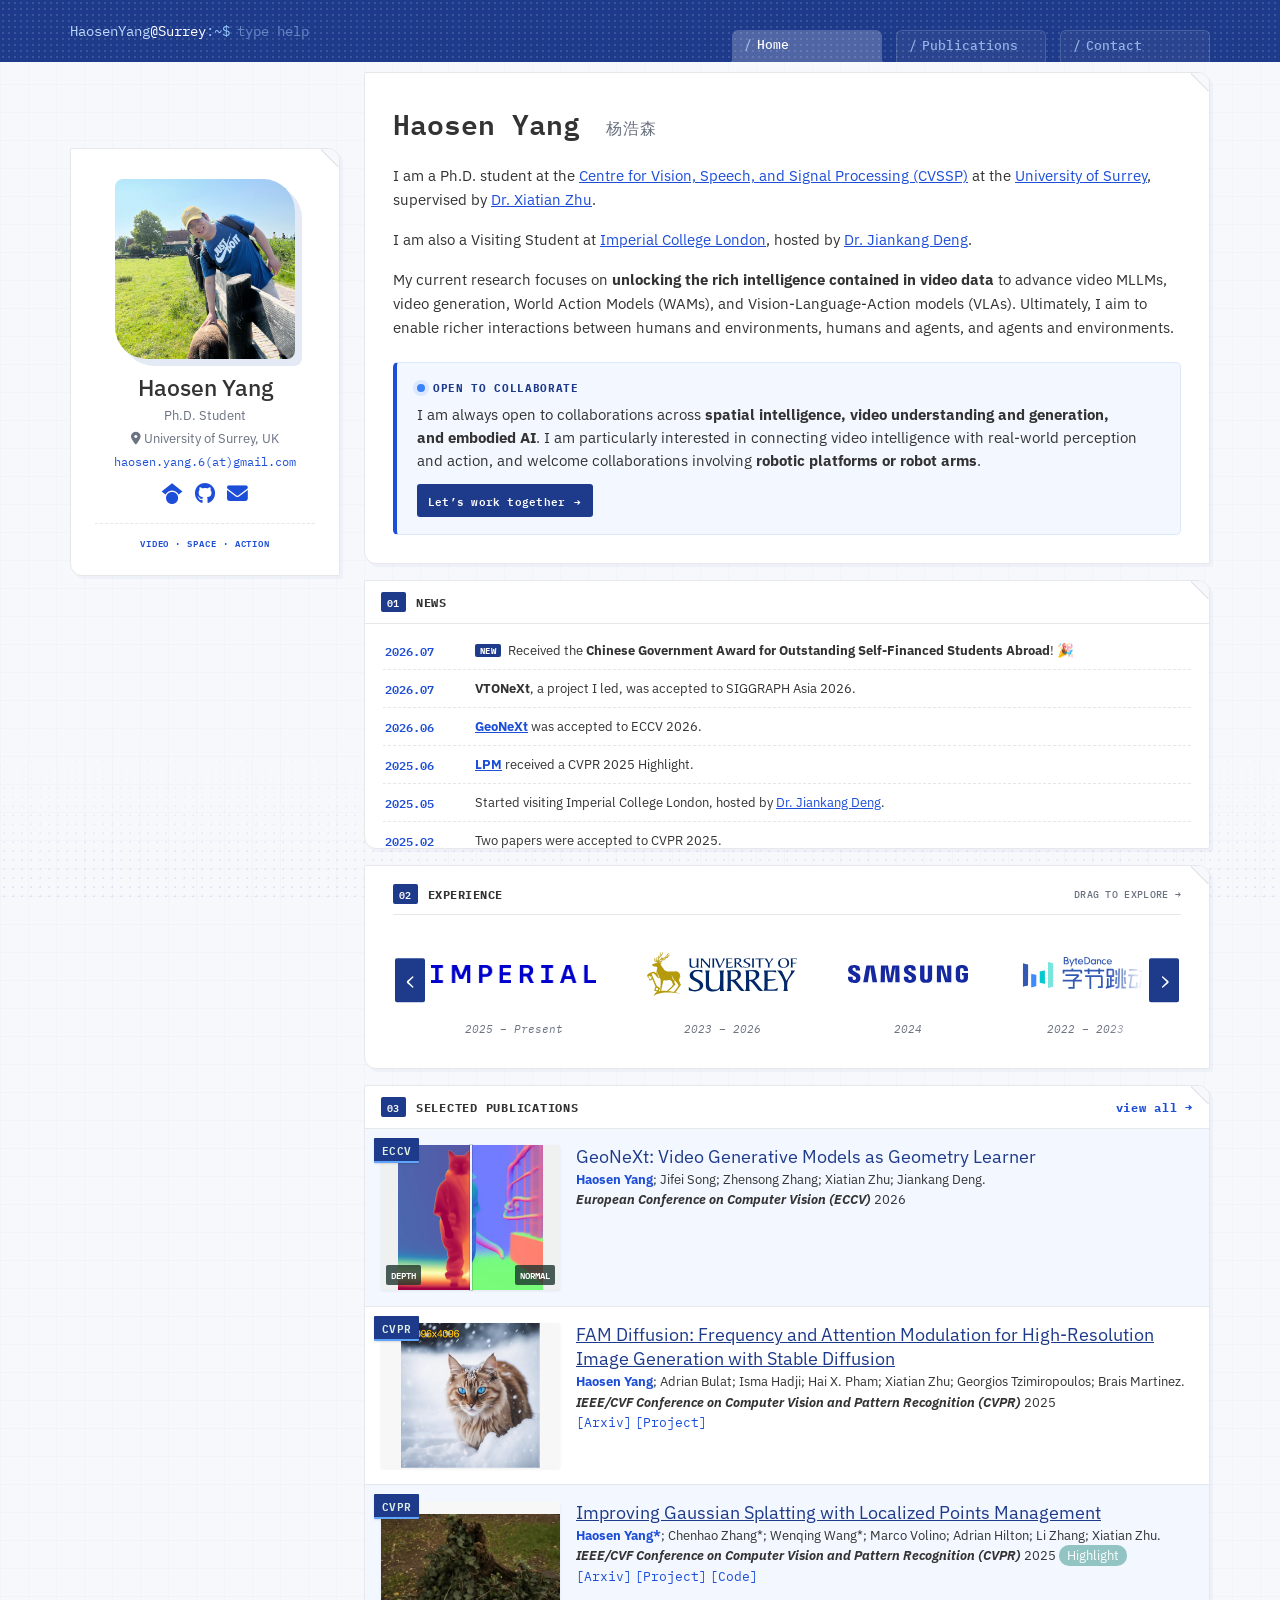
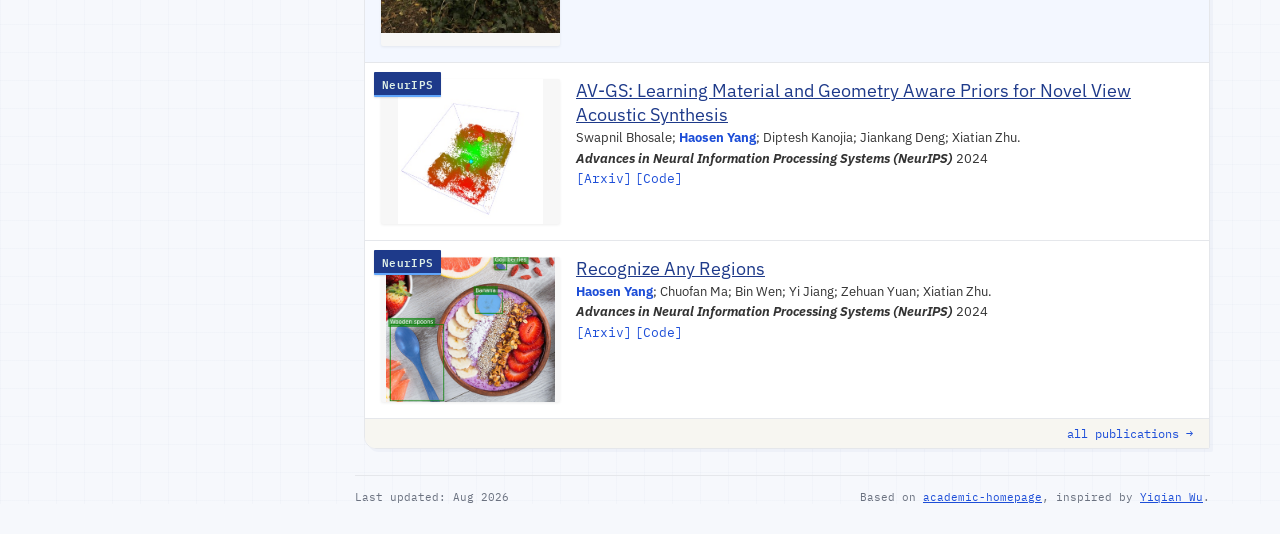
==== index.html @ fc259afc "Fix game player ranking" ====
<!doctype html>
<html lang="en">
<head>
  <meta charset="utf-8">
  <meta name="viewport" content="width=device-width, initial-scale=1">
  <meta name="description" content="Haosen Yang — Human-Centric Spatial Intelligence, 3D/4D Reconstruction, and Generative AI.">
  <title>Haosen Yang</title>
  <link rel="preconnect" href="https://fonts.googleapis.com">
  <link rel="preconnect" href="https://fonts.gstatic.com" crossorigin>
  <link rel="stylesheet" href="https://fonts.googleapis.com/css2?family=IBM+Plex+Mono:wght@300;400;500;600;700&amp;family=IBM+Plex+Sans:wght@300;400;500;600;700&amp;display=swap">
  <link rel="stylesheet" href="https://cdnjs.cloudflare.com/ajax/libs/font-awesome/6.5.1/css/all.min.css">
  <link rel="stylesheet" href="stylesheet.css">
</head>
<body>
  <nav class="navbar">
    <div class="nav-inner">
      <form class="terminal" id="mini-terminal" autocomplete="off">
        <button class="terminal-prompt" type="button" aria-label="Open interactive terminal">HaosenYang<span class="terminal-place">@Surrey</span><span class="terminal-dim">:~$</span></button>
        <input class="terminal-input" id="terminal-input" type="text" aria-label="Terminal command" placeholder="type help" spellcheck="false">
        <div class="terminal-output" id="terminal-output" role="status" aria-live="polite"></div>
      </form>
      <button class="menu-button" type="button" aria-expanded="false" aria-controls="nav-links">menu</button>
      <div class="nav-links" id="nav-links">
        <a class="active" href="#home">Home</a>
        <a href="#publications">Publications</a>
        <a href="mailto:haosen.yang.6@gmail.com">Contact</a>
      </div>
    </div>
  </nav>

  <main class="container" id="home">
    <aside class="sidebar">
      <div class="card profile-card">
        <img class="avatar" src="images/yhs_avatar.jpeg" alt="Portrait of Haosen Yang">
        <h2>Haosen Yang</h2>
        <p class="position">Ph.D. Student</p>
        <p class="location"><i class="fa-solid fa-location-dot"></i> University of Surrey, UK</p>
        <a class="email" href="mailto:haosen.yang.6@gmail.com">haosen.yang.6(at)gmail.com</a>
        <div class="socials" aria-label="Academic profiles">
          <a href="https://scholar.google.com/citations?user=H8uoAdMAAAAJ&amp;hl=en" target="_blank" rel="noreferrer" aria-label="Google Scholar"><i class="fa-brands fa-google-scholar"></i></a>
          <a href="https://github.com/happy-hsy" target="_blank" rel="noreferrer" aria-label="GitHub"><i class="fa-brands fa-github"></i></a>
          <a href="mailto:haosen.yang.6@gmail.com" aria-label="Email"><i class="fa-solid fa-envelope"></i></a>
        </div>
      </div>
    </aside>

    <div class="content">
      <section class="card intro-card">
        <div class="card-body">
          <h1>Haosen Yang <span class="chinese-name">杨浩森</span></h1>
          <div class="bio">
            <p>I am a Ph.D. student at the <a href="https://www.surrey.ac.uk/centre-vision-speech-signal-processing/" target="_blank" rel="noreferrer">Centre for Vision, Speech, and Signal Processing (CVSSP)</a> at the <a href="https://www.surrey.ac.uk/" target="_blank" rel="noreferrer">University of Surrey</a>, supervised by <a href="https://x-up-lab.github.io/" target="_blank" rel="noreferrer">Dr. Xiatian Zhu</a>.</p>
            <p>I am also a Visiting Student at <a href="https://www.imperial.ac.uk/" target="_blank" rel="noreferrer">Imperial College London</a>, hosted by <a href="https://jiankangdeng.github.io/" target="_blank" rel="noreferrer">Dr. Jiankang Deng</a>.</p>
            <p>My current research focuses on <strong>unlocking the rich intelligence contained in video data</strong> to advance video MLLMs, video generation, World Action Models (WAMs), and Vision-Language-Action models (VLAs). Ultimately, I aim to enable richer interactions between humans and environments, humans and agents, and agents and environments.</p>
            <aside class="collaboration-callout">
              <div class="collaboration-label"><span></span> Open to collaborate</div>
              <p>I am always open to collaborations across <strong>spatial intelligence, video understanding and generation, and embodied AI</strong>. I am particularly interested in connecting video intelligence with real-world perception and action, and welcome collaborations involving <strong>robotic platforms or robot arms</strong>.</p>
              <a class="collaboration-button" href="mailto:haosen.yang.6@gmail.com">Let’s work together <span aria-hidden="true">→</span></a>
            </aside>
          </div>
        </div>
      </section>

      <section class="card news-card" aria-labelledby="news-title">
        <h3 class="section-title" id="news-title"><span>01</span> News</h3>
        <div class="news-list" tabindex="0" aria-label="Latest news, scroll for more">
          <div class="news-item latest"><time datetime="2026-07">2026.07</time><p><span class="new-badge">NEW</span> Received the <strong>Chinese Government Award for Outstanding Self-Financed Students Abroad</strong>! 🎉</p></div>
          <div class="news-item"><time datetime="2026-07">2026.07</time><p><strong>VTONeXt</strong>, a project I led, was accepted to SIGGRAPH Asia 2026.</p></div>
          <div class="news-item"><time datetime="2026-06">2026.06</time><p><a href="#geonext"><strong>GeoNeXt</strong></a> was accepted to ECCV 2026.</p></div>
          <div class="news-item"><time datetime="2025-06">2025.06</time><p><a href="https://arxiv.org/abs/2406.04251" target="_blank" rel="noreferrer"><strong>LPM</strong></a> received a CVPR 2025 Highlight.</p></div>
          <div class="news-item"><time datetime="2025-05">2025.05</time><p>Started visiting Imperial College London, hosted by <a href="https://jiankangdeng.github.io/" target="_blank" rel="noreferrer">Dr. Jiankang Deng</a>.</p></div>
          <div class="news-item"><time datetime="2025-02">2025.02</time><p>Two papers were accepted to CVPR 2025.</p></div>
          <div class="news-item"><time datetime="2024-12">2024.12</time><p>One paper was accepted to AAAI 2025.</p></div>
          <div class="news-item"><time datetime="2024-09">2024.09</time><p>Two papers were accepted to NeurIPS 2024.</p></div>
          <div class="news-item"><time datetime="2024-07">2024.07</time><p>Started a research internship at Samsung in Cambridge, UK.</p></div>
        </div>
      </section>

      <section class="card details-card">
        <div class="details-grid">
          <div class="detail-column">
            <div class="experience-heading"><h3><span>02</span> Experience</h3><span>drag to explore →</span></div>
            <div class="logo-carousel">
              <button class="carousel-prev" type="button" aria-label="Previous affiliation">‹</button>
              <div class="logo-strip" aria-label="Affiliations" tabindex="0">
              <figure><a href="https://www.imperial.ac.uk/" target="_blank" rel="noreferrer" title="Imperial College London"><img class="logo-imperial" src="images/badges/imperial.png" alt="Imperial College London"></a><figcaption>2025 – Present</figcaption></figure>
              <figure><span title="University of Surrey"><img class="logo-surrey" src="images/badges/surrey.svg" alt="University of Surrey"></span><figcaption>2023 – 2026</figcaption></figure>
              <figure><span title="Samsung"><img class="logo-samsung" src="images/badges/samsung.svg" alt="Samsung"></span><figcaption>2024</figcaption></figure>
              <figure><span title="ByteDance"><img class="logo-bytedance" src="images/badges/bytedance.svg" alt="ByteDance"></span><figcaption>2022 – 2023</figcaption></figure>
              <figure><span title="Harbin Institute of Technology"><img class="logo-hit" src="images/badges/hit.png" alt="Harbin Institute of Technology"></span><figcaption>2020 – 2022</figcaption></figure>
              <figure><span title="Baidu"><img class="logo-baidu" src="images/badges/baidu.svg" alt="Baidu"></span><figcaption>2021</figcaption></figure>
              <figure><span class="yitu-frame" title="YITU Technology"><img class="logo-yitu" src="images/badges/yitu-nus.png" alt="YITU Technology"></span><figcaption>2021</figcaption></figure>
              </div>
              <button class="carousel-next" type="button" aria-label="Next affiliation">›</button>
            </div>
          </div>
        </div>
      </section>

      <section class="card publications-card" id="publications">
        <h3 class="section-title"><span>03</span> Selected publications <a href="https://scholar.google.com/citations?user=H8uoAdMAAAAJ&amp;hl=en" target="_blank" rel="noreferrer">view all →</a></h3>

        <article class="publication selected" id="geonext">
          <div class="pub-image geonext-cover geonext-compare" style="--split:50%">
            <img class="geonext-depth" src="images/GeoNeXt/depth.png" alt="GeoNeXt depth prediction">
            <div class="geonext-normal-wrap"><img class="geonext-normal" src="images/GeoNeXt/normal.png" alt="GeoNeXt surface normal prediction"></div>
            <div class="compare-divider" aria-hidden="true"></div>
            <small class="modality-label depth-label">Depth</small>
            <small class="modality-label normal-label">Normal</small>
            <span>ECCV</span>
          </div>
          <div class="pub-copy">
            <h4>GeoNeXt: Video Generative Models as Geometry Learner</h4>
            <p class="authors"><strong>Haosen Yang</strong>; Jifei Song; Zhensong Zhang; Xiatian Zhu; Jiankang Deng.</p>
            <p><em><strong>European Conference on Computer Vision (ECCV)</strong></em> 2026</p>
          </div>
        </article>

        <article class="publication">
          <div class="pub-image"><img src="images/snow_cat_4k.png" alt="FAM Diffusion result"><span>CVPR</span></div>
          <div class="pub-copy">
            <h4><a href="https://arxiv.org/abs/2411.18552" target="_blank" rel="noreferrer">FAM Diffusion: Frequency and Attention Modulation for High-Resolution Image Generation with Stable Diffusion</a></h4>
            <p class="authors"><strong>Haosen Yang</strong>; Adrian Bulat; Isma Hadji; Hai X. Pham; Xiatian Zhu; Georgios Tzimiropoulos; Brais Martinez.</p>
            <p><em><strong>IEEE/CVF Conference on Computer Vision and Pattern Recognition (CVPR)</strong></em> 2025</p>
            <p class="pub-links"><a href="https://arxiv.org/abs/2411.18552" target="_blank" rel="noreferrer">[Arxiv]</a> <a href="projects/Famdiffusion/">[Project]</a></p>
          </div>
        </article>

        <article class="publication selected">
          <div class="pub-image depth"><img src="images/stump.png" alt="Gaussian splatting rendering"><img class="hover" src="images/stump_depth.png" alt="Depth map"><span>CVPR</span></div>
          <div class="pub-copy">
            <h4><a href="https://arxiv.org/abs/2406.04251" target="_blank" rel="noreferrer">Improving Gaussian Splatting with Localized Points Management</a></h4>
            <p class="authors"><strong>Haosen Yang*</strong>; Chenhao Zhang*; Wenqing Wang*; Marco Volino; Adrian Hilton; Li Zhang; Xiatian Zhu.</p>
            <p><em><strong>IEEE/CVF Conference on Computer Vision and Pattern Recognition (CVPR)</strong></em> 2025 <mark>Highlight</mark></p>
            <p class="pub-links"><a href="https://arxiv.org/abs/2406.04251" target="_blank" rel="noreferrer">[Arxiv]</a> <a href="projects/LPM/">[Project]</a> <a href="https://github.com/Surrey-UP-Lab/GS-LPM" target="_blank" rel="noreferrer">[Code]</a></p>
          </div>
        </article>

        <article class="publication">
          <div class="pub-image"><img src="images/avgs.jpg" alt="AV-GS overview"><span>NeurIPS</span></div>
          <div class="pub-copy">
            <h4><a href="https://arxiv.org/abs/2406.08920" target="_blank" rel="noreferrer">AV-GS: Learning Material and Geometry Aware Priors for Novel View Acoustic Synthesis</a></h4>
            <p class="authors">Swapnil Bhosale; <strong>Haosen Yang</strong>; Diptesh Kanojia; Jiankang Deng; Xiatian Zhu.</p>
            <p><em><strong>Advances in Neural Information Processing Systems (NeurIPS)</strong></em> 2024</p>
            <p class="pub-links"><a href="https://arxiv.org/abs/2406.08920" target="_blank" rel="noreferrer">[Arxiv]</a> <a href="https://github.com/Surrey-UP-Lab/AV-GS/" target="_blank" rel="noreferrer">[Code]</a></p>
          </div>
        </article>

        <article class="publication last">
          <div class="pub-image"><img src="images/regionspot.png" alt="Recognize Any Regions overview"><span>NeurIPS</span></div>
          <div class="pub-copy">
            <h4><a href="https://arxiv.org/abs/2311.01373" target="_blank" rel="noreferrer">Recognize Any Regions</a></h4>
            <p class="authors"><strong>Haosen Yang</strong>; Chuofan Ma; Bin Wen; Yi Jiang; Zehuan Yuan; Xiatian Zhu.</p>
            <p><em><strong>Advances in Neural Information Processing Systems (NeurIPS)</strong></em> 2024</p>
            <p class="pub-links"><a href="https://arxiv.org/abs/2311.01373" target="_blank" rel="noreferrer">[Arxiv]</a> <a href="https://github.com/Surrey-UP-Lab/RegionSpot/" target="_blank" rel="noreferrer">[Code]</a></p>
          </div>
        </article>
        <div class="all-publications"><a href="https://scholar.google.com/citations?user=H8uoAdMAAAAJ&amp;hl=en" target="_blank" rel="noreferrer">all publications →</a></div>
      </section>
    </div>
  </main>

  <footer><div>Last updated: Aug 2026</div><div>Based on <a href="https://github.com/luost26/academic-homepage" target="_blank" rel="noreferrer">academic-homepage</a>, inspired by <a href="https://onethousandwu.com/" target="_blank" rel="noreferrer">Yiqian Wu</a>.</div></footer>
  <script>
    const button = document.querySelector('.menu-button');
    const links = document.querySelector('.nav-links');
    button.addEventListener('click', () => { const open = links.classList.toggle('open'); button.setAttribute('aria-expanded', open); });

    const terminal = document.querySelector('#mini-terminal');
    const terminalInput = document.querySelector('#terminal-input');
    const terminalOutput = document.querySelector('#terminal-output');
    const terminalPrompt = document.querySelector('.terminal-prompt');
    const terminalCommands = {
      help: '<strong>available commands</strong><br>about · research · papers · news · contact · whoami · <strong>climb</strong> · <strong>world</strong> · clear',
      about: 'Ph.D. student exploring intelligence hidden in video.',
      research: 'video MLLMs · generation · WAMs · VLAs',
      whoami: 'visitor, collaborator, or future co-author? 👀',
      contact: 'Opening email…'
    };
    let gameTimer;
    const showTerminalOutput = (html) => {
      terminalOutput.innerHTML = html;
      terminalOutput.classList.add('show');
    };
    const recordSummit = async (hint) => {
      const storageKey = 'haosen-climbing-summit-rank';
      try {
        const savedRank = window.localStorage.getItem(storageKey);
        if (savedRank) {
          hint.innerHTML = `Summit reached — you are climber <strong>#${savedRank}</strong>! 🏔️`;
          return;
        }
        hint.textContent = 'Summit reached — registering your ascent…';
        const response = await fetch('https://counterapi.com/api/happy-hsy.github.io/climbingSummit/homepage?unique=true');
        if (!response.ok) throw new Error('counter unavailable');
        const result = await response.json();
        const rank = Number(result.value);
        if (!Number.isFinite(rank)) throw new Error('invalid counter');
        window.localStorage.setItem(storageKey, String(rank));
        hint.innerHTML = `Summit reached — you are climber <strong>#${rank}</strong>! 🏔️`;
      } catch (error) {
        hint.innerHTML = 'Summit reached! You made it to the top. 🏔️';
      }
    };
    const registerGamePlayer = async (game, node) => {
      const storageKey = `haosen-${game}-player-rank`;
      const noun = game === 'climb' ? 'climber' : 'agent';
      try {
        const savedRank = window.localStorage.getItem(storageKey);
        if (savedRank && Number(savedRank) > 0) { node.innerHTML = `You are ${noun} <strong>#${savedRank}</strong> to play`; return; }
        if (savedRank) window.localStorage.removeItem(storageKey);
        node.textContent = 'registering player…';
        const response = await fetch(`https://counterapi.com/api/happy-hsy.github.io/gameStarted/${game}`);
        if (!response.ok) throw new Error('counter unavailable');
        const result = await response.json();
        const rank = Math.max(1, Number(result.value));
        if (!Number.isFinite(rank)) throw new Error('invalid counter');
        window.localStorage.setItem(storageKey, String(rank));
        node.innerHTML = `You are ${noun} <strong>#${rank}</strong> to play`;
      } catch (error) {
        node.textContent = game === 'climb' ? 'climbing session' : 'world-model session';
      }
    };
    const startClimbingGame = () => {
      window.clearInterval(gameTimer);
      showTerminalOutput('<div class="game-head"><strong>summit.exe · skill</strong><span><b id="game-height">0</b>m · <b id="game-time">45</b>s</span><button class="game-expand" type="button" aria-label="Enlarge game" title="Enlarge game">⛶</button></div><div class="game-player-rank">registering player…</div><div class="health-row"><span>HP</span><div class="health-track"><i id="health-fill"></i></div><b id="health-value">100</b></div><canvas class="climb-canvas" width="310" height="220" tabindex="0" aria-label="Climbing game"></canvas><div class="climb-controls"><button type="button" data-move="left">←</button><button class="jump-button" type="button" data-move="jump">JUMP</button><button type="button" data-move="right">→</button></div><div class="game-hint">Move: ← → / A D · Jump: Space</div>');
      registerGamePlayer('climb', terminalOutput.querySelector('.game-player-rank'));
      const canvas = terminalOutput.querySelector('.climb-canvas');
      const context = canvas.getContext('2d');
      const heightNode = terminalOutput.querySelector('#game-height');
      const healthFill = terminalOutput.querySelector('#health-fill');
      const healthValue = terminalOutput.querySelector('#health-value');
      const timeNode = terminalOutput.querySelector('#game-time');
      const hint = terminalOutput.querySelector('.game-hint');
      const controls = { left: false, right: false };
      const player = { x: 145, y: 185, previousY: 185, vx: 0, vy: 0, width: 14, height: 20, grounded: true };
      const platforms = [{ x: 108, y: 205, width: 92, kind: 'safe', broken: false }];
      let previousX = 126;
      for (let i = 1; i < 12; i += 1) {
        previousX = Math.max(14, Math.min(248, previousX + (Math.random() * 150 - 75)));
        platforms.push({ x: previousX, y: 205 - i * 46, width: i === 11 ? 54 : 36 + Math.random() * 13, kind: i % 3 === 0 ? 'fragile' : i % 2 === 0 ? 'moving' : 'safe', broken: false, phase: Math.random() * 6 });
      }
      const lasers = [{ y: platforms[4].y - 23, phase: .2 }, { y: platforms[9].y - 22, phase: 2.7 }];
      let cameraY = 0;
      let health = 100;
      let highest = 0;
      let checkpoint = platforms[0];
      let currentPlatform = platforms[0];
      let ended = false;
      let invincibleUntil = 0;
      const startTime = performance.now();
      const platformX = (platform, now) => platform.x + (platform.kind === 'moving' ? Math.sin(now / 390 + platform.phase) * 31 : 0);
      const laserState = (laser, now) => ({ y: laser.y, gapX: 28 + (Math.sin(now / 720 + laser.phase) + 1) * 95, gapWidth: 76, active: Math.sin(now / 560 + laser.phase) > .38 });
      const finish = (won) => {
        if (ended) return;
        ended = true;
        window.clearInterval(gameTimer);
        controls.left = false;
        controls.right = false;
        if (won) recordSummit(hint);
        else hint.innerHTML = `Out of grip! Reached ${highest * 5}m. Type <strong>play</strong> to retry.`;
      };
      const jump = () => { if (player.grounded && !ended) { player.grounded = false; player.vy = -6.65; hint.textContent = 'Commit to the move!'; } };
      const setMove = (direction, active) => { if (direction === 'jump') { if (active) jump(); } else controls[direction] = active; canvas.focus({ preventScroll: true }); };
      const takeDamage = (damage, message, now) => {
        if (now < invincibleUntil || ended) return;
        health = Math.max(0, health - damage);
        healthFill.style.width = `${health}%`;
        healthFill.classList.toggle('danger', health <= 35);
        healthValue.textContent = health;
        if (health <= 0) { finish(false); return; }
        invincibleUntil = now + 1450;
        player.x = platformX(checkpoint, now) + checkpoint.width / 2 - 7;
        player.y = checkpoint.y - player.height; player.vx = 0; player.vy = 0; player.grounded = true; currentPlatform = checkpoint;
        hint.textContent = `${message} −${damage} HP`;
      };
      const keyMove = (event, active) => {
        if (!terminalOutput.classList.contains('show') || ended) return;
        if (event.key === 'ArrowLeft' || event.key.toLowerCase() === 'a') { event.preventDefault(); setMove('left', active); }
        if (event.key === 'ArrowRight' || event.key.toLowerCase() === 'd') { event.preventDefault(); setMove('right', active); }
        if ((event.code === 'Space' || event.key === 'ArrowUp' || event.key.toLowerCase() === 'w') && active && !event.repeat) { event.preventDefault(); jump(); }
      };
      canvas.addEventListener('keydown', (event) => keyMove(event, true));
      canvas.addEventListener('keyup', (event) => keyMove(event, false));
      terminalOutput.querySelectorAll('[data-move]').forEach((control) => {
        const direction = control.dataset.move;
        control.addEventListener('pointerdown', (event) => { event.preventDefault(); setMove(direction, true); });
        ['pointerup', 'pointercancel', 'pointerleave'].forEach((name) => control.addEventListener(name, () => setMove(direction, false)));
      });
      terminalOutput.querySelector('.game-expand').addEventListener('click', (event) => {
        event.stopPropagation();
        const expanded = terminalOutput.classList.toggle('game-expanded');
        event.currentTarget.textContent = expanded ? '✕' : '⛶';
        event.currentTarget.setAttribute('aria-label', expanded ? 'Restore game size' : 'Enlarge game');
        canvas.focus({ preventScroll: true });
      });
      canvas.focus({ preventScroll: true });
      const draw = (now) => {
        context.clearRect(0, 0, canvas.width, canvas.height);
        const sky = context.createLinearGradient(0, 0, 0, canvas.height);
        sky.addColorStop(0, '#081944'); sky.addColorStop(1, '#173577');
        context.fillStyle = sky; context.fillRect(0, 0, canvas.width, canvas.height);
        context.fillStyle = 'rgba(191,219,254,.12)';
        for (let i = 0; i < 22; i += 1) context.fillRect((i * 67) % 310, ((i * 41) - cameraY * .25) % 220, 2, 2);
        if (highest >= 4) {
          const windDirection = Math.sin(now / 780);
          context.strokeStyle = 'rgba(191,219,254,.42)'; context.lineWidth = 1.5;
          for (let i = 0; i < 5; i += 1) {
            const windX = ((now * (windDirection >= 0 ? .09 : -.09) + i * 79) % 390 + 390) % 390 - 40;
            const windY = 32 + i * 37;
            context.beginPath(); context.moveTo(windX, windY); context.lineTo(windX + (windDirection >= 0 ? 28 : -28), windY); context.stroke();
          }
          context.fillStyle = 'rgba(191,219,254,.75)'; context.font = '11px monospace'; context.fillText(windDirection >= 0 ? 'wind →' : '← wind', windDirection >= 0 ? 251 : 8, 16);
        }
        platforms.forEach((platform, index) => {
          if (platform.broken) return;
          const x = platformX(platform, now);
          const y = platform.y - cameraY;
          if (y < -15 || y > 235) return;
          context.fillStyle = platform.kind === 'fragile' ? '#f472b6' : platform.kind === 'moving' ? '#fbbf24' : '#60a5fa';
          context.beginPath(); context.roundRect(x, y, platform.width, 9, 4); context.fill();
          context.fillStyle = 'rgba(255,255,255,.55)'; context.fillRect(x + 5, y + 2, platform.width - 10, 2);
          if (index === 11) { context.fillStyle = '#fde68a'; context.font = '18px sans-serif'; context.fillText('⚑', x + platform.width / 2 - 7, y - 7); }
        });
        lasers.forEach((laser) => {
          const state = laserState(laser, now);
          if (!state.active) return;
          const y = state.y - cameraY;
          if (y < -12 || y > 232) return;
          context.fillStyle = 'rgba(251,113,133,.16)'; context.fillRect(0, y - 3, state.gapX, 10); context.fillRect(state.gapX + state.gapWidth, y - 3, canvas.width, 10);
          context.fillStyle = '#fb7185'; context.fillRect(0, y, state.gapX, 3); context.fillRect(state.gapX + state.gapWidth, y, canvas.width, 3);
          context.fillStyle = '#86efac'; context.fillRect(state.gapX, y + 1, state.gapWidth, 1);
        });
        const screenY = player.y - cameraY;
        context.globalAlpha = now < invincibleUntil && Math.floor(now / 90) % 2 ? .25 : 1;
        context.fillStyle = '#eaf2ff'; context.beginPath(); context.arc(player.x + 7, screenY + 5, 5, 0, Math.PI * 2); context.fill();
        context.strokeStyle = '#bfdbfe'; context.lineWidth = 3; context.beginPath(); context.moveTo(player.x + 7, screenY + 10); context.lineTo(player.x + 7, screenY + 18); context.moveTo(player.x + 7, screenY + 12); context.lineTo(player.x + 1, screenY + 16); context.moveTo(player.x + 7, screenY + 12); context.lineTo(player.x + 13, screenY + 16); context.stroke();
        context.globalAlpha = 1;
      };
      gameTimer = window.setInterval(() => {
        if (ended) return;
        const now = performance.now();
        const remaining = Math.max(0, 45 - Math.floor((now - startTime) / 1000));
        timeNode.textContent = remaining;
        if (remaining <= 0) { finish(false); return; }
        player.previousY = player.y;
        if (controls.left) player.vx -= .2;
        if (controls.right) player.vx += .2;
        const wind = highest >= 4 ? Math.sin(now / 780) * (.035 + highest * .006) : 0;
        player.vx += wind;
        player.vx *= .88; player.vx = Math.max(-2.3, Math.min(2.3, player.vx));
        if (player.grounded && currentPlatform) {
          const supportX = platformX(currentPlatform, now);
          player.y = currentPlatform.y - player.height;
          if (player.x + player.width < supportX || player.x > supportX + currentPlatform.width) { player.grounded = false; player.vy = .4; }
        }
        if (!player.grounded) player.vy += .24;
        player.x += player.vx; player.y += player.vy;
        player.x = Math.max(0, Math.min(canvas.width - player.width, player.x));
        if (now >= invincibleUntil) lasers.forEach((laser) => {
          const state = laserState(laser, now);
          if (!state.active) return;
          const padding = 3;
          const insideGap = player.x + padding >= state.gapX && player.x + player.width - padding <= state.gapX + state.gapWidth;
          const crossesBeam = player.y + player.height - padding > state.y && player.y + padding < state.y + 4;
          if (!insideGap && crossesBeam) takeDamage(25, 'Zapped! Wait or aim for the green gap.', now);
        });
        if (!player.grounded && player.vy > 0) {
          platforms.forEach((platform, index) => {
            if (platform.broken) return;
            const x = platformX(platform, now);
            const previousBottom = player.previousY + player.height;
            const bottom = player.y + player.height;
            if (previousBottom <= platform.y && bottom >= platform.y && player.x + player.width > x && player.x < x + platform.width) {
              player.y = platform.y - player.height; player.vy = 0; player.grounded = true; currentPlatform = platform;
              if (platform.kind !== 'fragile') checkpoint = platform;
              if (index > highest) { highest = index; heightNode.textContent = index * 5; }
              if (platform.kind === 'fragile') window.setTimeout(() => { platform.broken = true; if (currentPlatform === platform) { player.grounded = false; player.vy = .6; } }, 320);
              if (index === 11) finish(true);
            }
          });
        }
        if (player.y - cameraY < 82) cameraY = player.y - 82;
        if (player.y > cameraY + canvas.height + 35) {
          takeDamage(18, 'Saved by the rope — two hands on!', now);
        }
        draw(now);
      }, 1000 / 60);
    };
    const startWorldGame = () => {
      window.clearInterval(gameTimer);
      showTerminalOutput('<div class="game-head"><strong>world_model.exe</strong><span><b id="world-score">0</b> pts · <b id="world-combo">x1</b> · <b id="world-time">30</b>s</span><button class="game-expand" type="button" aria-label="Enlarge game">⛶</button></div><div class="game-player-rank">registering player…</div><div class="health-row"><span>HP</span><div class="health-track"><i id="health-fill"></i></div><b id="health-value">100</b></div><canvas class="climb-canvas world-canvas" width="310" height="220" tabindex="0" aria-label="World model shooting game"></canvas><div class="conference-stats"><span>CVPR <b data-conf="CVPR">0</b></span><span>ICCV <b data-conf="ICCV">0</b></span><span>ECCV <b data-conf="ECCV">0</b></span><span>NeurIPS <b data-conf="NeurIPS">0</b></span><span>ICLR <b data-conf="ICLR">0</b></span><span>ICML <b data-conf="ICML">0</b></span></div><div class="climb-controls"><button type="button" data-move="left">←</button><button class="jump-button" type="button" data-move="fire">FIRE</button><button type="button" data-move="right">→</button></div><div class="game-hint">Move: A D / ← → · Fire: Space</div>');
      registerGamePlayer('world', terminalOutput.querySelector('.game-player-rank'));
      const canvas = terminalOutput.querySelector('.world-canvas');
      const context = canvas.getContext('2d');
      const scoreNode = terminalOutput.querySelector('#world-score');
      const comboNode = terminalOutput.querySelector('#world-combo');
      const timeNode = terminalOutput.querySelector('#world-time');
      const healthFill = terminalOutput.querySelector('#health-fill');
      const healthValue = terminalOutput.querySelector('#health-value');
      const hint = terminalOutput.querySelector('.game-hint');
      const player = { x: 138, y: 194, width: 34, height: 13, vx: 0 };
      const controls = { left: false, right: false };
      const bullets = [];
      const targets = [];
      const labels = ['CVPR', 'ICCV', 'ECCV', 'NeurIPS', 'ICLR', 'ICML'];
      const conferenceHits = Object.fromEntries(labels.map((label) => [label, 0]));
      let score = 0, combo = 1, health = 100, lastSpawn = 0, lastShot = 0, ended = false;
      const startTime = performance.now();
      const fire = () => {
        const now = performance.now();
        if (ended || now - lastShot < 190) return;
        lastShot = now;
        bullets.push({ x: player.x + player.width / 2 - 2, y: player.y - 7, width: 4, height: 10 });
      };
      const setControl = (direction, active) => { if (direction === 'fire') { if (active) fire(); } else controls[direction] = active; canvas.focus({ preventScroll: true }); };
      canvas.addEventListener('keydown', (event) => {
        if (event.key === 'ArrowLeft' || event.key.toLowerCase() === 'a') { event.preventDefault(); controls.left = true; }
        if (event.key === 'ArrowRight' || event.key.toLowerCase() === 'd') { event.preventDefault(); controls.right = true; }
        if (event.code === 'Space' && !event.repeat) { event.preventDefault(); fire(); }
      });
      canvas.addEventListener('keyup', (event) => {
        if (event.key === 'ArrowLeft' || event.key.toLowerCase() === 'a') controls.left = false;
        if (event.key === 'ArrowRight' || event.key.toLowerCase() === 'd') controls.right = false;
      });
      terminalOutput.querySelectorAll('[data-move]').forEach((control) => {
        const direction = control.dataset.move;
        control.addEventListener('pointerdown', (event) => { event.preventDefault(); setControl(direction, true); });
        ['pointerup', 'pointercancel', 'pointerleave'].forEach((name) => control.addEventListener(name, () => setControl(direction, false)));
      });
      terminalOutput.querySelector('.game-expand').addEventListener('click', (event) => {
        event.stopPropagation(); const expanded = terminalOutput.classList.toggle('game-expanded'); event.currentTarget.textContent = expanded ? '✕' : '⛶'; canvas.focus({ preventScroll: true });
      });
      canvas.focus({ preventScroll: true });
      gameTimer = window.setInterval(() => {
        if (ended) return;
        const now = performance.now();
        const remaining = Math.max(0, 30 - Math.floor((now - startTime) / 1000));
        timeNode.textContent = remaining;
        if (remaining <= 0 || health <= 0) { ended = true; window.clearInterval(gameTimer); hint.innerHTML = `Final: CVPR ${conferenceHits.CVPR} · ICCV ${conferenceHits.ICCV} · ECCV ${conferenceHits.ECCV} · NeurIPS ${conferenceHits.NeurIPS} · ICLR ${conferenceHits.ICLR} · ICML ${conferenceHits.ICML}`; return; }
        if (now - lastSpawn > Math.max(390, 820 - score * 2)) {
          lastSpawn = now;
          targets.push({ x: 12 + Math.random() * 246, y: -18, width: 46, height: 18, speed: 1 + Math.random() * .75, label: labels[Math.floor(Math.random() * labels.length)], phase: Math.random() * 6 });
        }
        if (controls.left) player.vx -= .3; if (controls.right) player.vx += .3;
        player.vx *= .86; player.vx = Math.max(-3.1, Math.min(3.1, player.vx)); player.x = Math.max(0, Math.min(310 - player.width, player.x + player.vx));
        bullets.forEach((bullet) => { bullet.y -= 5.4; });
        targets.forEach((target) => { target.y += target.speed; target.x += Math.sin(now / 420 + target.phase) * .35; });
        for (let i = targets.length - 1; i >= 0; i -= 1) {
          const target = targets[i];
          let hit = false;
          for (let j = bullets.length - 1; j >= 0; j -= 1) {
            const bullet = bullets[j];
            if (bullet.x < target.x + target.width && bullet.x + bullet.width > target.x && bullet.y < target.y + target.height && bullet.y + bullet.height > target.y) {
              bullets.splice(j, 1); targets.splice(i, 1); score += 10 * combo; combo = Math.min(5, combo + 1); conferenceHits[target.label] += 1; terminalOutput.querySelector(`[data-conf="${target.label}"]`).textContent = conferenceHits[target.label]; hit = true; break;
            }
          }
          if (!hit && target.y > 220) { targets.splice(i, 1); health = Math.max(0, health - 15); combo = 1; }
        }
        for (let i = bullets.length - 1; i >= 0; i -= 1) if (bullets[i].y < -12) bullets.splice(i, 1);
        scoreNode.textContent = score; comboNode.textContent = `x${combo}`; healthValue.textContent = health; healthFill.style.width = `${health}%`; healthFill.classList.toggle('danger', health <= 35);
        context.fillStyle = '#071638'; context.fillRect(0, 0, 310, 220);
        context.strokeStyle = 'rgba(96,165,250,.1)'; context.lineWidth = 1;
        for (let x = 0; x < 310; x += 20) { context.beginPath(); context.moveTo(x, 0); context.lineTo(x, 220); context.stroke(); }
        for (let y = 0; y < 220; y += 20) { context.beginPath(); context.moveTo(0, y); context.lineTo(310, y); context.stroke(); }
        targets.forEach((target) => { context.fillStyle = '#1d4ed8'; context.fillRect(target.x, target.y, target.width, target.height); context.strokeStyle = '#93c5fd'; context.strokeRect(target.x, target.y, target.width, target.height); context.fillStyle = '#fff'; context.font = '8px monospace'; context.textAlign = 'center'; context.fillText(target.label, target.x + target.width / 2, target.y + 12); });
        context.fillStyle = '#fbbf24'; bullets.forEach((bullet) => context.fillRect(bullet.x, bullet.y, bullet.width, bullet.height));
        context.fillStyle = '#60a5fa'; context.beginPath(); context.moveTo(player.x, player.y + player.height); context.lineTo(player.x + player.width / 2, player.y); context.lineTo(player.x + player.width, player.y + player.height); context.closePath(); context.fill();
        context.fillStyle = '#bfdbfe'; context.fillRect(player.x + player.width / 2 - 2, player.y - 4, 4, 8);
      }, 1000 / 60);
    };
    terminalPrompt.addEventListener('click', () => terminalInput.focus());
    terminal.addEventListener('submit', (event) => {
      event.preventDefault();
      const command = terminalInput.value.trim().toLowerCase();
      terminalInput.value = '';
      if (!command) return;
      window.clearInterval(gameTimer);
      if (command === 'clear') { window.clearInterval(gameTimer); terminalOutput.classList.remove('show'); return; }
      if (command === 'play' || command === 'game' || command === 'climb') {
        startClimbingGame();
      } else if (command === 'world' || command === 'shoot') {
        startWorldGame();
      } else if (command === 'coffee') {
        showTerminalOutput('☕ compiling ideas…<br><span class="terminal-secret">done: one paper idea generated.</span>');
      } else if (command === 'sudo hire haosen' || command === 'sudo hire me') {
        showTerminalOutput('permission granted ✓<br><a class="terminal-email-link" href="mailto:haosen.yang.6@gmail.com">send collaboration request →</a>');
      } else if (command === 'papers' || command === 'publications') {
        showTerminalOutput('✓ jumping to selected publications');
        document.querySelector('#publications').scrollIntoView({ behavior: 'smooth' });
      } else if (command === 'news') {
        showTerminalOutput('✓ loading latest updates');
        document.querySelector('.news-card').scrollIntoView({ behavior: 'smooth' });
      } else if (command === 'contact' || command === 'email') {
        showTerminalOutput(terminalCommands.contact);
        window.setTimeout(() => { window.location.href = 'mailto:haosen.yang.6@gmail.com'; }, 350);
      } else if (terminalCommands[command]) {
        showTerminalOutput(terminalCommands[command]);
      } else {
        showTerminalOutput(`command not found: <strong>${command.replace(/[<>&"']/g, '')}</strong><br>type <strong>help</strong> to explore`);
      }
    });
    document.addEventListener('click', (event) => {
      if (!terminal.contains(event.target)) terminalOutput.classList.remove('show');
    });

    const carousel = document.querySelector('.logo-strip');
    const scrollCarousel = (direction) => {
      const item = carousel.querySelector('figure');
      carousel.scrollBy({ left: direction * (item.offsetWidth + 36), behavior: 'smooth' });
    };
    document.querySelector('.carousel-prev').addEventListener('click', () => scrollCarousel(-1));
    document.querySelector('.carousel-next').addEventListener('click', () => scrollCarousel(1));
    carousel.addEventListener('keydown', (event) => {
      if (event.key === 'ArrowLeft') { event.preventDefault(); scrollCarousel(-1); }
      if (event.key === 'ArrowRight') { event.preventDefault(); scrollCarousel(1); }
    });
    carousel.addEventListener('wheel', (event) => {
      if (Math.abs(event.deltaY) > Math.abs(event.deltaX)) {
        event.preventDefault();
        carousel.scrollLeft += event.deltaY;
      }
    }, { passive: false });

    let dragging = false;
    let dragStart = 0;
    let scrollStart = 0;
    carousel.addEventListener('pointerdown', (event) => {
      dragging = true;
      dragStart = event.clientX;
      scrollStart = carousel.scrollLeft;
      carousel.classList.add('is-dragging');
      carousel.setPointerCapture(event.pointerId);
    });
    carousel.addEventListener('pointermove', (event) => {
      if (dragging) carousel.scrollLeft = scrollStart - (event.clientX - dragStart);
    });
    const stopDragging = () => { dragging = false; carousel.classList.remove('is-dragging'); };
    carousel.addEventListener('pointerup', stopDragging);
    carousel.addEventListener('pointercancel', stopDragging);

    const comparison = document.querySelector('.geonext-compare');
    comparison.addEventListener('pointermove', (event) => {
      const bounds = comparison.getBoundingClientRect();
      const percentage = Math.min(92, Math.max(8, ((event.clientX - bounds.left) / bounds.width) * 100));
      comparison.style.setProperty('--split', percentage + '%');
    });
    comparison.addEventListener('pointerleave', () => comparison.style.setProperty('--split', '50%'));
  </script>
</body>
</html>
---- stylesheet.css ----
@charset "utf-8";
:root{--accent:#4d7860;--accent-hover:#365f48;--page:#f3f5f3;--text:#1c2320;--muted:#5a6b62;--highlight:#e5eee4;--nav:#1a312c;--card:#fff;--border:#d4e0d9;--tint:#c4d9cf;--terminal:#72a98a;--dim:#8aab98;--gold:#c5a46a;--mono:"IBM Plex Mono",monospace}
*{box-sizing:border-box}html{scroll-behavior:smooth;background:var(--page)}body{margin:0;padding-top:72px;background:transparent;color:var(--text);font-family:"IBM Plex Sans",Arial,sans-serif;font-size:15px;line-height:1.6}body:after{content:"";position:fixed;left:0;right:0;bottom:0;height:200px;z-index:-1;background-image:radial-gradient(circle,rgba(72,160,110,.25) 1px,transparent 1px);background-size:8px 8px;mask-image:linear-gradient(to top,#000,transparent);pointer-events:none}a{color:var(--accent)}
.navbar{position:fixed;z-index:100;inset:0 0 auto;height:60px;background:var(--nav)}.navbar:before{content:"";position:absolute;inset:0;background-image:radial-gradient(circle,rgba(255,255,255,.08) 1px,transparent 1px);background-size:6px 6px;mask-image:linear-gradient(to bottom,#000 55%,transparent 88%);pointer-events:none}.nav-inner{position:relative;display:flex;align-items:center;width:min(1140px,calc(100% - 30px));height:100%;margin:auto}.terminal{display:flex;align-items:center;color:var(--terminal);font:400 .9rem var(--mono);text-decoration:none}.terminal-place{color:var(--gold)}.terminal-dim{color:var(--dim)}.terminal-cursor{display:inline-block;width:2px;height:1em;margin-left:2px;background:var(--terminal);animation:blink 1s step-end infinite}@keyframes blink{50%{opacity:0}}.nav-links{align-self:flex-end;display:flex;gap:15px;margin-left:auto}.nav-links a{position:relative;bottom:-5px;width:150px;padding:.35rem .75rem;color:var(--accent);background:rgba(255,255,255,.07);border:1px solid rgba(255,255,255,.14);border-bottom:0;border-radius:5px 5px 0 0;font:500 .82rem var(--mono);text-decoration:none}.nav-links a:before{content:"/";margin-right:.25em;opacity:.5}.nav-links a.active{color:#dff0e7;background:rgba(255,255,255,.2);border-color:rgba(255,255,255,.22);transform:translateY(-6px)}.menu-button{display:none;margin-left:auto;padding:.4em .7em;background:var(--highlight);border:1px solid var(--border);border-radius:4px;font:.8rem var(--mono)}
.container{display:grid;grid-template-columns:270px minmax(0,1fr);gap:30px;width:min(1140px,calc(100% - 30px));margin:0 auto}.sidebar{position:relative}.profile-card{position:sticky;top:76px;text-align:center}.card{margin-bottom:16px;overflow:hidden;background:var(--card);border:1.25px solid var(--border);border-radius:6px}.profile-card{padding:24px}.avatar{display:block;width:180px;height:180px;margin:0 auto 10px;object-fit:cover;object-position:center 25%;border:3px solid #fff;border-radius:50%;box-shadow:0 2px 6px rgba(0,0,0,.18);outline:2px solid var(--border)}.profile-card h2{margin:4px 0 0;font-size:1.45rem;font-weight:500}.position,.location{margin:0;color:var(--muted);font-size:.8rem}.location{margin-top:2px}.email{display:block;margin-top:5px;color:var(--accent);font:.72rem var(--mono);text-decoration:none;white-space:nowrap}.socials{display:flex;justify-content:center;gap:12px;margin-top:8px;font-size:1.3rem}.socials a{text-decoration:none}.content{min-width:0}.card-body{padding:28px}.intro-card h1{margin:0 0 18px;font:600 1.72rem var(--mono)}.bio{font-size:14.5px;line-height:1.65}.bio p{margin:0 0 1rem}.bio p:last-child{margin-bottom:0}.bio a{color:var(--accent)}
.details-grid{display:grid;grid-template-columns:1fr 1fr;gap:28px;padding:22px 28px}.detail-column h3,.section-title{margin:0 0 8px;color:var(--accent);font:700 .85rem var(--mono);letter-spacing:.04em;text-transform:uppercase}.detail-item{margin-top:7px}.detail-title{font-weight:500}.detail-row{display:flex;justify-content:space-between;gap:15px;font-size:.8rem;line-height:1.45}.detail-row em{margin-top:auto;color:var(--muted);text-align:right;white-space:nowrap}.section-title{padding:9px 16px;margin:0;background:var(--tint);border-bottom:1px solid var(--tint);font-size:.8rem;letter-spacing:.06em}.section-title a{float:right;color:var(--accent);font-size:.75rem;text-transform:none;text-decoration:none}.overview-body p{margin:0 0 1rem}.topic-map{width:min(600px,100%);margin:28px auto 5px;padding:20px;background:var(--page);border:1px dashed var(--border);border-radius:5px}.topic{padding:10px;border:1px solid var(--border);border-radius:4px;background:#fff;color:var(--accent);font:600 .75rem/1.35 var(--mono);text-align:center}.topic.central{width:220px;margin:auto;background:var(--highlight)}.connector{width:1px;height:25px;margin:auto;background:var(--border)}.topic-row{display:grid;grid-template-columns:repeat(3,1fr);gap:15px}
.publication{display:grid;grid-template-columns:25% 75%;border-bottom:1px solid var(--border)}.publication.selected{background:var(--highlight)}.pub-image{position:relative;display:flex;align-items:flex-start;padding:16px}.pub-image img{width:100%;height:145px;object-fit:contain;background:#f7f7f7;border-radius:2px;box-shadow:0 1px 3px rgba(0,0,0,.07)}.pub-image span{position:absolute;top:8px;left:8px;z-index:2;padding:2px 8px;color:#dff0e7;background:var(--accent);border-radius:2px;font:600 .68rem var(--mono);letter-spacing:.03em;box-shadow:0 1px 2px rgba(0,0,0,.12)}.depth .hover{position:absolute;inset:16px;width:calc(100% - 32px);opacity:0;transition:opacity .25s}.depth:hover .hover{opacity:1}.pub-copy{padding:16px 16px 16px 0}.pub-copy h4{margin:0;color:#486455;font-size:1.12rem;line-height:1.35;font-weight:400}.pub-copy h4 a{color:inherit}.pub-copy p{margin:1px 0;font-size:.8rem;line-height:1.5}.authors strong{color:var(--accent)}.pub-copy .description{color:#6c757d}.pub-links a{color:var(--accent);text-decoration:none}.pub-copy mark{padding:2px 8px;color:#fff;background:#91c4c3;border-radius:10px}.last{border-bottom:0}.all-publications{padding:7px 16px;text-align:right;border-top:1px solid var(--border);font:.75rem var(--mono)}.all-publications a{text-decoration:none}footer{display:flex;justify-content:space-between;gap:30px;width:min(855px,calc(100% - 30px));margin:10px max(15px,calc((100% - 1140px)/2)) 30px auto;color:var(--muted);font:.7rem var(--mono)}
@media(max-width:767px){body{padding-top:72px}.container{grid-template-columns:1fr}.profile-card{position:static}.content{margin-top:-14px}.publication{position:relative;display:block;min-height:250px;background-size:cover}.pub-image{position:absolute;inset:0;padding:0}.pub-image img{width:100%;height:100%;object-fit:cover;border-radius:0}.depth .hover{inset:0;width:100%}.pub-copy{position:relative;z-index:3;min-height:250px;padding:45px 24px 18px;background:rgba(255,255,255,.92)}.pub-image span{top:12px;left:12px}.details-grid{grid-template-columns:1fr}footer{width:calc(100% - 30px);margin:20px 15px 30px}}
@media(max-width:575px){.navbar{height:auto;min-height:60px}.nav-inner{flex-wrap:wrap}.menu-button{display:block}.nav-links{display:none;flex:0 0 100%;align-items:stretch;gap:4px;padding:8px 0}.nav-links.open{display:flex;flex-direction:column}.nav-links a{bottom:0;width:100%;border-top:0;border-bottom:1px solid rgba(255,255,255,.14);border-radius:0 0 5px 5px}.nav-links a.active{transform:translateY(3px)}.container{width:calc(100% - 30px)}.details-grid,.card-body{padding:22px}.topic-row{gap:5px}.topic{font-size:.65rem;padding:8px 4px}footer{flex-direction:column;gap:4px}}

.detail-item{margin-top:10px;padding-bottom:8px;border-bottom:1px dashed var(--border)}
.detail-item:last-child{padding-bottom:0;border-bottom:0}
.details-grid{grid-template-columns:minmax(0,1fr);min-width:0}
.detail-column{min-width:0;max-width:100%}
.affiliation-grid{display:grid;grid-template-columns:repeat(3,minmax(0,1fr));gap:12px;margin-top:14px}
.affiliation{display:flex;min-width:0;flex-direction:column;justify-content:space-between;padding:14px;background:var(--page);border:1px solid var(--border);border-radius:5px}
.logo-wrap{display:flex;align-items:center;height:42px;margin-bottom:13px}
.logo-wrap img{display:block;max-width:100%;max-height:31px;width:auto;height:auto;object-fit:contain;object-position:left center}
.imperial-affiliation .logo-wrap img{max-height:25px}
.yitu-logo{height:48px;margin-top:-3px;margin-bottom:10px}
.yitu-logo img{width:58px;height:48px;object-fit:contain;object-position:left center;mix-blend-mode:multiply}
.hit-logo img{max-height:35px}
.affiliation strong,.affiliation span,.affiliation small{display:block}
.affiliation strong{font-size:.78rem;font-weight:500}
.affiliation span{color:var(--accent);font:.7rem var(--mono)}
.affiliation small{margin-top:2px;color:var(--muted);font-size:.68rem}
@media(max-width:767px){.affiliation-grid{grid-template-columns:repeat(2,minmax(0,1fr))}}
@media(max-width:420px){.affiliation-grid{grid-template-columns:1fr}}
.experience-line{max-width:900px;margin:10px 0 18px;font-family:Georgia,"Times New Roman",serif;font-size:1rem;line-height:1.55}
.experience-line a{color:#0969b3;text-decoration:none}
.experience-heading{display:flex;align-items:center;justify-content:space-between}
.experience-heading h3{margin-bottom:0}
.experience-heading>span{color:var(--muted);font:500 .62rem var(--mono);letter-spacing:.03em;text-transform:uppercase}
.logo-carousel{position:relative;width:100%;max-width:100%;min-width:0;margin-top:8px;padding:0 38px;overflow:hidden}
.logo-carousel>button{position:absolute;top:50%;z-index:8;display:grid;place-items:center;width:34px;height:48px;padding:0;color:#fff;background:var(--accent);border:0;border-radius:4px;font:300 1.8rem/1 var(--mono);cursor:pointer;transform:translateY(-60%);box-shadow:0 2px 5px rgba(28,35,32,.16)}
.logo-carousel>button:hover{background:var(--accent-hover)}
.carousel-prev{left:0}.carousel-next{right:0}
.logo-carousel:after{content:"";position:absolute;top:0;right:38px;bottom:12px;width:34px;z-index:4;background:linear-gradient(to right,transparent,#fff);pointer-events:none}
.logo-strip{display:flex;width:100%;max-width:100%;min-width:0;align-items:flex-start;justify-content:flex-start;gap:clamp(30px,4vw,52px);padding:10px 4px 10px;overflow-x:auto;overflow-y:hidden;scroll-behavior:smooth;scroll-snap-type:x mandatory;overscroll-behavior-x:contain;cursor:grab;scrollbar-width:thin;scrollbar-color:var(--accent) var(--page)}
.logo-strip.is-dragging{cursor:grabbing;scroll-snap-type:none;user-select:none}
.logo-strip::-webkit-scrollbar{height:5px}.logo-strip::-webkit-scrollbar-thumb{background:var(--tint);border-radius:10px}.logo-strip::-webkit-scrollbar-track{background:transparent}
.logo-strip figure{display:flex;flex:0 0 auto;flex-direction:column;align-items:center;justify-content:flex-start;margin:0;scroll-snap-align:start}
.logo-strip a,.logo-strip span{display:flex;align-items:center;justify-content:center;height:82px}
.logo-strip img{display:block;width:auto;max-width:165px;max-height:72px;object-fit:contain;transition:transform .18s ease}
.logo-strip figcaption{margin-top:7px;color:var(--muted);font:italic .7rem var(--mono);white-space:nowrap}
.logo-strip a:hover img,.logo-strip span:hover img{transform:translateY(-2px)}
.logo-strip .logo-imperial{width:165px;max-height:48px}
.logo-strip .logo-samsung{width:120px}
.logo-strip .logo-bytedance{width:132px}
.logo-strip .logo-baidu{width:96px}
.logo-strip .yitu-frame{position:relative;width:155px;overflow:hidden}
.logo-strip .logo-yitu{position:absolute;top:-91px;left:0;width:165px;max-width:none;max-height:none;mix-blend-mode:multiply}
.logo-strip .logo-hit{width:170px;max-height:60px}
.logo-strip .logo-surrey{width:150px;max-height:62px}
@media(max-width:767px){.logo-strip{justify-content:flex-start;gap:32px}.logo-strip a,.logo-strip span{height:74px}.experience-line{font-size:.95rem}}
.geonext-cover{align-items:stretch}
.geonext-art{display:flex;flex-direction:column;justify-content:center;width:100%;height:145px;padding:14px;color:#dff0e7;background:linear-gradient(145deg,#1a312c,#4d7860);border-radius:2px;font-family:var(--mono)}
.geonext-art b{font-size:1.35rem}
.geonext-art small{margin-top:8px;color:#c4d9cf;font-size:.62rem;line-height:1.4}
@media(max-width:767px){.geonext-art{width:100%;height:100%;padding:24px}.geonext-art b{font-size:2rem}}

.geonext-compare{position:relative;height:177px;align-items:stretch;cursor:ew-resize;overflow:hidden}
.geonext-compare>img,.geonext-normal-wrap{position:absolute;inset:16px;width:calc(100% - 32px);height:145px}
.geonext-compare>img,.geonext-normal-wrap img{object-fit:contain;background:#eef1f0}
.geonext-normal-wrap{clip-path:inset(0 0 0 var(--split));transition:clip-path .08s linear}
.geonext-normal-wrap img{width:100%;height:100%;max-width:none;max-height:none}
.compare-divider{position:absolute;z-index:4;top:16px;bottom:16px;left:var(--split);width:2px;background:rgba(255,255,255,.9);box-shadow:0 0 0 1px rgba(28,35,32,.18);transform:translateX(-1px)}
.modality-label{position:absolute;z-index:5;bottom:21px;padding:2px 5px;color:#fff;background:rgba(26,49,44,.78);border-radius:2px;font:600 .55rem var(--mono);text-transform:uppercase;pointer-events:none}
.depth-label{left:21px}.normal-label{right:21px}
@media(max-width:767px){.geonext-compare{height:250px}.geonext-compare>img,.geonext-normal-wrap{inset:0;width:100%;height:100%}.compare-divider{top:0;bottom:0}.depth-label,.normal-label{bottom:12px}.depth-label{left:12px}.normal-label{right:12px}}

.collaboration-callout{position:relative;margin-top:22px;padding:18px 20px 17px;background:linear-gradient(120deg,var(--highlight),#f5f9f5);border:1px solid var(--tint);border-left:4px solid var(--accent);border-radius:5px}
.collaboration-label{display:flex;align-items:center;gap:8px;margin-bottom:8px;color:var(--accent);font:700 .7rem var(--mono);letter-spacing:.06em;text-transform:uppercase}
.collaboration-label>span{width:8px;height:8px;background:var(--terminal);border-radius:50%;box-shadow:0 0 0 4px rgba(114,169,138,.16)}
.collaboration-callout p{max-width:720px;margin:0 0 12px;line-height:1.6}
.collaboration-button{display:inline-flex;align-items:center;gap:9px;padding:7px 11px;color:#fff!important;background:var(--accent);border-radius:3px;font:600 .7rem var(--mono);letter-spacing:.02em;text-decoration:none;transition:background .15s,transform .15s}
.collaboration-button:hover{background:var(--accent-hover);transform:translateY(-1px)}
.news-list{position:relative;max-height:224px;padding:8px 18px 10px;overflow-y:auto;overscroll-behavior:contain;scrollbar-width:thin;scrollbar-color:var(--accent) var(--page)}
.news-list::-webkit-scrollbar{width:6px}.news-list::-webkit-scrollbar-track{background:var(--page)}.news-list::-webkit-scrollbar-thumb{background:var(--accent);border-radius:8px}
.news-list:focus-visible{outline:2px solid var(--accent);outline-offset:-2px}
.news-item{display:grid;grid-template-columns:78px minmax(0,1fr);gap:12px;padding:8px 2px;border-bottom:1px dashed var(--border)}
.news-item:last-child{border-bottom:0}
.news-item time{padding-top:1px;color:var(--accent);font:600 .72rem var(--mono);white-space:nowrap}
.news-item p{margin:0;font-size:.84rem;line-height:1.5}
.news-item a{color:var(--accent)}
.new-badge{display:inline-block;margin-right:4px;padding:1px 5px;color:#fff;background:var(--accent);border-radius:2px;font:700 .56rem var(--mono);letter-spacing:.04em;vertical-align:1px}
@media(max-width:480px){.news-item{grid-template-columns:1fr;gap:2px}}

/* Haosen Yang — Spatial Intelligence Field Notes */
:root{--accent:#376b55;--accent-hover:#24513e;--page:#f5f3ec;--text:#20231f;--muted:#697069;--highlight:#edf1e8;--nav:#20382f;--card:#fffefa;--border:#d8ddd3;--tint:#e5eadf;--terminal:#8fc3a8;--dim:#9db1a7;--gold:#ee9a59}
body{background-image:linear-gradient(rgba(55,107,85,.025) 1px,transparent 1px),linear-gradient(90deg,rgba(55,107,85,.025) 1px,transparent 1px);background-size:28px 28px}
body:after{height:170px;background-image:radial-gradient(circle,rgba(55,107,85,.18) 1px,transparent 1px);background-size:9px 9px}
.navbar{height:64px;background:var(--nav);border-bottom:3px solid var(--gold)}
.navbar:before{opacity:.55}
.terminal-place{color:#f0b57f}
.nav-links{align-self:center;gap:6px}
.nav-links a{bottom:0;width:auto;min-width:112px;padding:.38rem .9rem;text-align:center;color:#a9c6b7;background:transparent;border:0;border-radius:999px}
.nav-links a:before{display:none}
.nav-links a:hover{color:#fff;background:rgba(255,255,255,.08)}
.nav-links a.active{color:#20382f;background:#dcebe2;border:0;transform:none}
.nav-links a.active:after{display:none}
.container{gap:24px}
.card{position:relative;background:var(--card);border:1px solid var(--border)!important;border-radius:2px 12px 2px 12px!important;box-shadow:3px 3px 0 rgba(55,107,85,.055)!important}
.card:before{content:"";position:absolute;z-index:2;top:0;right:0;width:18px;height:18px;background:linear-gradient(225deg,var(--page) 49%,var(--border) 50%,var(--border) 53%,transparent 54%);pointer-events:none}
.profile-card{padding-top:30px}
.profile-card:after{content:"VIDEO · SPACE · ACTION";display:block;margin-top:13px;padding-top:11px;color:var(--accent);border-top:1px dashed var(--border);font:600 .58rem var(--mono);letter-spacing:.1em}
.avatar{border-radius:8px 32px 8px 32px;outline:0;border:0;box-shadow:7px 7px 0 var(--tint);filter:saturate(.88)}
.intro-card h1:after{content:"";display:inline-block;width:28px;height:4px;margin-left:12px;background:var(--gold);vertical-align:middle}
.section-title{display:flex;align-items:center;gap:10px;padding:11px 16px!important;color:var(--text)!important;background:transparent!important;border-bottom:1px solid var(--border)!important;font-size:.78rem!important}
.section-title>span,.experience-heading h3>span{display:inline-grid;place-items:center;width:25px;height:20px;color:#fff;background:var(--accent);border-radius:2px;font:600 .6rem var(--mono)}
.section-title a{margin-left:auto}
.experience-heading{padding-bottom:10px;border-bottom:1px solid var(--border)}
.experience-heading h3{display:flex;align-items:center;gap:10px;color:var(--text);font-size:.78rem}
.details-grid{padding-top:18px}
.news-item time{color:#b86530}
.new-badge{background:var(--gold);color:#372315}
.collaboration-callout{background:#f0f3e9;border:1px solid #d6dfcf;border-left:4px solid var(--gold)}
.collaboration-label{color:var(--accent)}
.collaboration-button{background:var(--nav)}
.logo-carousel>button{background:var(--nav);border:2px solid var(--card);box-shadow:none}
.logo-carousel>button:hover{background:var(--gold);color:#2f241b}
.publication.selected{background:#f0f3e9}
.pub-image span{top:9px;left:9px;background:var(--nav);border-radius:1px;border-bottom:2px solid var(--gold)}
.pub-copy h4{color:#315d4b}
.pub-links a{font-family:var(--mono)}
.all-publications{background:#f7f6f1}
footer{padding-top:14px;border-top:1px solid var(--border)}
@media(max-width:575px){.navbar{height:auto}.nav-links a{border-radius:4px;text-align:left}.card{border-radius:2px 9px 2px 9px!important}}

/* Soft lavender palette */
:root{--accent:#75658f;--accent-hover:#5d4e76;--page:#f6f3f8;--text:#29262e;--muted:#746e7b;--highlight:#f0ebf4;--nav:#40384e;--card:#fffdfd;--border:#ded7e5;--tint:#ebe3f0;--terminal:#c5afd5;--dim:#b5a9be;--gold:#b993c9}
body{background-image:linear-gradient(rgba(117,101,143,.025) 1px,transparent 1px),linear-gradient(90deg,rgba(117,101,143,.025) 1px,transparent 1px)}
body:after{background-image:radial-gradient(circle,rgba(142,119,165,.18) 1px,transparent 1px)}
.navbar{border-bottom-color:#b993c9}
.terminal-place{color:#d9bce5}
.nav-links a{color:#cabbd4}
.nav-links a.active{color:#40384e;background:#eee5f3}
.card{box-shadow:3px 3px 0 rgba(117,101,143,.055)!important}
.avatar{box-shadow:7px 7px 0 var(--tint)}
.intro-card h1:after{background:#b993c9}
.news-item time{color:#876da0}
.new-badge{color:#fff;background:#9a78ad}
.collaboration-callout{background:#f3edf6;border-color:#e1d6e7;border-left-color:#a77ebb}
.collaboration-label>span{background:#b995ca;box-shadow:0 0 0 4px rgba(185,149,202,.16)}
.logo-carousel>button:hover{color:#fff;background:#9a78ad}
.publication.selected{background:#f3eef6}
.pub-image span{border-bottom-color:#bd95cc}
.pub-copy h4{color:#68557e}

/* Neutral graphite-violet correction */
:root{--accent:#625f78;--accent-hover:#49465d;--page:#f2f2f4;--text:#25252b;--muted:#696973;--highlight:#eaeaec;--nav:#2e2e3a;--card:#fdfdfc;--border:#d8d8dd;--tint:#e4e3e8;--terminal:#a9a8bd;--dim:#9695a3;--gold:#858198}
body{background-image:linear-gradient(rgba(70,69,84,.025) 1px,transparent 1px),linear-gradient(90deg,rgba(70,69,84,.025) 1px,transparent 1px)}
body:after{background-image:radial-gradient(circle,rgba(80,78,100,.15) 1px,transparent 1px)}
.navbar{border-bottom-color:#716d86}
.terminal-place{color:#bbb7ca}
.nav-links a{color:#b9b7c5}
.nav-links a.active{color:#292934;background:#e1e0e6}
.card{box-shadow:3px 3px 0 rgba(55,54,68,.05)!important}
.intro-card h1:after{background:#77738c}
.news-item time{color:#5e5a74}
.new-badge{color:#fff;background:#625f78}
.collaboration-callout{background:#eeeeF1;border-color:#d8d7df;border-left-color:#716d86}
.collaboration-label>span{background:#85819a;box-shadow:0 0 0 4px rgba(98,95,120,.13)}
.logo-carousel>button:hover{color:#fff;background:#625f78}
.publication.selected{background:#ededf0}
.pub-image span{border-bottom-color:#858198}
.pub-copy h4{color:#555268}

/* Neutral steel-blue palette */
:root{--accent:#506b86;--accent-hover:#38536d;--page:#f2f4f5;--text:#24292d;--muted:#68727a;--highlight:#e9edef;--nav:#263746;--card:#fdfdfc;--border:#d5dce0;--tint:#e1e8eb;--terminal:#9eb9c8;--dim:#8fa2ad;--gold:#718da0}
body{background-image:linear-gradient(rgba(67,92,112,.025) 1px,transparent 1px),linear-gradient(90deg,rgba(67,92,112,.025) 1px,transparent 1px)}
body:after{background-image:radial-gradient(circle,rgba(66,103,129,.15) 1px,transparent 1px)}
.navbar{border-bottom-color:#607f94}
.terminal-place{color:#b1cad7}
.nav-links a{color:#aec0ca}
.nav-links a.active{color:#263746;background:#dfe8ec}
.card{box-shadow:3px 3px 0 rgba(48,72,91,.05)!important}
.intro-card h1:after{background:#68859a}
.news-item time{color:#49677f}
.new-badge{color:#fff;background:#506b86}
.collaboration-callout{background:#ebf0f2;border-color:#d2dde2;border-left-color:#607f94}
.collaboration-label>span{background:#789aab;box-shadow:0 0 0 4px rgba(80,107,134,.13)}
.logo-carousel>button:hover{color:#fff;background:#506b86}
.publication.selected{background:#eaf0f2}
.pub-image span{border-bottom-color:#718da0}
.pub-copy h4{color:#456179}

/* Monochrome palette */
:root{--accent:#343434;--accent-hover:#111;--page:#f3f3f1;--text:#202020;--muted:#707070;--highlight:#ececea;--nav:#181818;--card:#fffefa;--border:#d8d8d4;--tint:#e7e7e3;--terminal:#c2c2bc;--dim:#9d9d98;--gold:#696969}
body{background-image:linear-gradient(rgba(0,0,0,.022) 1px,transparent 1px),linear-gradient(90deg,rgba(0,0,0,.022) 1px,transparent 1px)}
body:after{background-image:radial-gradient(circle,rgba(0,0,0,.13) 1px,transparent 1px)}
.navbar{border-bottom-color:#555}
.terminal-place{color:#ddd}
.nav-links a{color:#bbb}
.nav-links a.active{color:#181818;background:#eee}
.card{box-shadow:3px 3px 0 rgba(0,0,0,.045)!important}
.intro-card h1:after{background:#555}
.news-item time{color:#4c4c4c}
.new-badge{color:#fff;background:#292929}
.collaboration-callout{background:#eeeeeb;border-color:#d7d7d2;border-left-color:#444}
.collaboration-label>span{background:#555;box-shadow:0 0 0 4px rgba(0,0,0,.1)}
.logo-carousel>button:hover{color:#fff;background:#111}
.publication.selected{background:#eeeeeb}
.pub-image span{border-bottom-color:#777}
.pub-copy h4{color:#333}

/* Folder-tab navigation */
.navbar{height:62px;padding:0;background:#18352e;border-bottom:0}
.navbar:before{opacity:1;background-image:radial-gradient(circle,rgba(165,205,185,.19) 1px,transparent 1px);background-size:6px 6px;mask-image:none}
.nav-inner{align-items:flex-end;height:62px}
.terminal{align-self:center;color:#80b59a}
.terminal-place{color:#c7a976}
.nav-links{align-self:flex-end;gap:14px;height:100%;align-items:flex-end}
.nav-links a{position:relative;bottom:0;width:150px;min-width:150px;padding:.38rem .75rem .48rem;text-align:left;color:#54856d;background:rgba(255,255,255,.055);border:1px solid rgba(210,230,220,.16);border-bottom:0;border-radius:6px 6px 0 0;font:500 .82rem var(--mono)}
.nav-links a:before{display:inline;content:"/";margin-right:.35em;color:#729d87;opacity:.7}
.nav-links a:hover{color:#b8d6c7;background:rgba(255,255,255,.1)}
.nav-links a.active{bottom:0;color:#fff;background:rgba(232,239,235,.3);border-color:rgba(232,239,235,.28);transform:translateY(-1px)}
.nav-links a.active:after{content:"";display:block;position:absolute;left:-1px;right:-1px;bottom:-5px;height:5px;background:rgba(232,239,235,.3)}
@media(max-width:575px){.navbar{height:auto;min-height:60px}.nav-inner{height:auto;min-height:60px;align-items:center}.nav-links{height:auto;align-items:stretch}.nav-links a{width:100%;min-width:0;border-radius:0 0 5px 5px;border-top:0;border-bottom:1px solid rgba(210,230,220,.16)}.nav-links a.active{transform:translateY(3px)}}

/* Navy palette inspired by Guillaume Jaume's site */
:root{--accent:#1d4ed8;--accent-hover:#1e40af;--page:#f6f8fc;--text:#333;--muted:#6b7280;--highlight:#f3f7ff;--nav:#1e3a8a;--card:#fff;--border:#e5e7eb;--tint:#edf2fb;--terminal:#bfdbfe;--dim:#93a9d0;--gold:#60a5fa}
body{background-image:linear-gradient(rgba(30,58,138,.018) 1px,transparent 1px),linear-gradient(90deg,rgba(30,58,138,.018) 1px,transparent 1px)}
body:after{background-image:radial-gradient(circle,rgba(29,78,216,.12) 1px,transparent 1px)}
.navbar{background:#1e3a8a}
.navbar:before{background-image:radial-gradient(circle,rgba(255,255,255,.13) 1px,transparent 1px)}
.terminal{color:#bfdbfe}.terminal-place{color:#fff}.terminal-dim{color:#93c5fd}
.nav-links a{color:#93b4e8;background:rgba(255,255,255,.055);border-color:rgba(219,234,254,.17)}
.nav-links a:before{color:#bfdbfe}
.nav-links a:hover{color:#fff;background:rgba(255,255,255,.11)}
.nav-links a.active{color:#fff;background:rgba(255,255,255,.22);border-color:rgba(255,255,255,.28)}
.nav-links a.active:after{background:rgba(255,255,255,.22)}
.card{border-color:#e5e7eb!important;box-shadow:3px 3px 0 rgba(30,58,138,.035)!important}
.card:before{background:linear-gradient(225deg,var(--page) 49%,#e5e7eb 50%,#e5e7eb 53%,transparent 54%)}
.avatar{box-shadow:7px 7px 0 #e3eaf7}
.intro-card h1:after{display:none}
.section-title>span,.experience-heading h3>span{background:#1e3a8a}
.profile-card:after,.section-title a,.pub-links a,.all-publications a,.bio a,.socials a,.email{color:#1d4ed8}
.news-item time{color:#1d4ed8}
.new-badge{color:#fff;background:#1e3a8a}
.collaboration-callout{background:#f3f7ff;border-color:#dbe7fb;border-left-color:#1d4ed8}
.collaboration-label{color:#1e3a8a}.collaboration-label>span{background:#3b82f6;box-shadow:0 0 0 4px rgba(59,130,246,.13)}
.collaboration-button{background:#1e3a8a}.collaboration-button:hover{background:#162e6e}
.logo-carousel>button{background:#1e3a8a}.logo-carousel>button:hover{color:#fff;background:#1d4ed8}
.logo-strip{scrollbar-color:#1d4ed8 #f6f8fc}
.publication.selected{background:#f3f7ff}
.pub-image span{background:#1e3a8a;border-bottom-color:#60a5fa}
.pub-copy h4{color:#1e3a8a}
.pub-copy h4 a:hover,.pub-links a:hover{color:#1d4ed8}
.news-list{scrollbar-color:#1d4ed8 #f6f8fc}
.news-list::-webkit-scrollbar-track{background:#f6f8fc}.news-list::-webkit-scrollbar-thumb{background:#1d4ed8}
.chinese-name{margin-left:.55em;color:var(--muted);font-family:"IBM Plex Sans","PingFang SC","Microsoft YaHei",sans-serif;font-size:.58em;font-weight:500;letter-spacing:.06em;vertical-align:.08em}

/* Interactive command line */
.terminal{position:relative;display:flex;align-items:baseline;min-width:340px;cursor:text}
.terminal-prompt{flex:0 0 auto;margin:0;padding:0;color:inherit;background:none;border:0;font:inherit;line-height:1.5;cursor:pointer}
.terminal-input{box-sizing:border-box;width:112px;min-width:0;height:1.5em;margin:0 0 0 5px;padding:0 2px;color:#fff;background:transparent;border:0;border-bottom:1px solid transparent;border-radius:0;outline:0;font:400 .86rem/1.5 var(--mono);vertical-align:baseline;caret-color:#fff;appearance:none}
.terminal-input::placeholder{color:#82a6dc;opacity:.7}
.terminal-input:focus{border-bottom-color:rgba(191,219,254,.48)}
.terminal-output{position:absolute;z-index:120;top:45px;left:0;width:340px;padding:12px 14px;color:#dbeafe;background:#10286a;border:1px solid rgba(191,219,254,.28);border-top:2px solid #60a5fa;border-radius:0 0 6px 6px;box-shadow:0 12px 25px rgba(15,23,42,.22);font:400 .76rem/1.65 var(--mono);opacity:0;visibility:hidden;transform:translateY(-5px);transition:.16s ease}
.terminal-output.show{opacity:1;visibility:visible;transform:translateY(0)}
.terminal-output strong{color:#fff;font-weight:600}
.health-row{display:grid;grid-template-columns:20px 1fr 25px;align-items:center;gap:7px;margin:-1px 0 7px;color:#93c5fd;font:600 .62rem var(--mono)}.health-track{height:7px;overflow:hidden;background:#071538;border:1px solid rgba(191,219,254,.25);border-radius:4px}.health-track i{display:block;width:100%;height:100%;background:linear-gradient(90deg,#22c55e,#86efac);border-radius:inherit;box-shadow:0 0 7px rgba(34,197,94,.55);transition:width .25s ease,background .25s ease}.health-track i.danger{background:linear-gradient(90deg,#ef4444,#fb7185);box-shadow:0 0 7px rgba(239,68,68,.6)}
.game-player-rank{margin:-4px 0 7px;padding:4px 7px;color:#bfdbfe;background:rgba(96,165,250,.09);border-left:2px solid #4ade80;font:500 .62rem var(--mono)}.game-player-rank:before{content:"●";margin-right:5px;color:#4ade80}.game-player-rank strong{color:#fff;font-size:.72rem}
.game-expand{width:24px;height:22px;padding:0;color:#bfdbfe;background:rgba(255,255,255,.08);border:1px solid rgba(191,219,254,.28);border-radius:3px;font:600 .8rem var(--mono);cursor:pointer}.game-expand:hover{color:#fff;background:#1d4ed8}.terminal-output.game-expanded{position:fixed;top:50%;left:50%;width:min(680px,calc(100vw - 40px));max-height:calc(100vh - 40px);overflow:auto;padding:18px;transform:translate(-50%,-50%);border:2px solid #60a5fa;border-radius:8px;box-shadow:0 0 0 100vmax rgba(3,10,30,.72),0 24px 70px rgba(0,0,0,.45)}.terminal-output.game-expanded .climb-canvas{max-height:calc(100vh - 175px)}.terminal-output.game-expanded .game-head{font-size:.9rem}.terminal-output.game-expanded .climb-controls button{height:38px}
.game-head{display:flex;justify-content:space-between;gap:14px;margin-bottom:8px}.game-head span{color:#93c5fd;white-space:nowrap}.game-arena{position:relative;height:190px;overflow:hidden;border:1px solid rgba(147,197,253,.2);border-radius:3px}.climb-arena{background:radial-gradient(ellipse at 15% 20%,rgba(96,165,250,.14) 0 2px,transparent 3px),radial-gradient(ellipse at 70% 55%,rgba(191,219,254,.1) 0 3px,transparent 4px),linear-gradient(115deg,#0b1d50,#142d6a 52%,#091944);background-size:31px 27px,43px 38px,auto}.climb-hold{position:absolute;left:var(--x);top:var(--y);width:25px;height:12px;padding:0;transform:translate(-50%,-50%) rotate(-8deg);background:#60a5fa;border:2px solid #bfdbfe;border-radius:60% 35% 55% 40%;box-shadow:0 3px 0 #1d4ed8,0 0 8px rgba(96,165,250,.35);cursor:pointer;transition:.18s ease}.climb-hold:nth-of-type(3n){background:#fbbf24;border-color:#fde68a}.climb-hold:nth-of-type(3n+1){background:#f472b6;border-color:#fbcfe8}.climb-hold:hover{filter:brightness(1.3);transform:translate(-50%,-50%) scale(1.18) rotate(4deg)}.climb-hold.reached{background:#86efac;border-color:#dcfce7;box-shadow:0 0 10px rgba(134,239,172,.75)}.climb-hold:disabled{cursor:default}.climber{position:absolute;z-index:3;left:var(--x);top:var(--y);font-size:24px;line-height:1;transform:translate(-50%,-76%);filter:drop-shadow(0 2px 2px rgba(0,0,0,.45));pointer-events:none;transition:left .42s ease,top .42s ease}.summit-flag{position:absolute;z-index:2;top:1px;left:50%;color:#fbbf24;font-size:21px;opacity:.5;transform:translateX(-50%)}.climb-arena.summit .summit-flag{opacity:1;animation:flag-pop .55s ease both}.climb-arena.summit:after{content:"✦  ·  ✧  ·  ✦";position:absolute;inset:8px 0 auto;text-align:center;color:#fde68a;font-size:18px;animation:flag-pop .7s ease both}.climb-arena.shake{animation:wall-shake .24s linear}.game-hint{margin-top:7px;color:#93c5fd}.terminal-secret{color:#93c5fd}.terminal-email-link{color:#bfdbfe;text-decoration:underline;text-underline-offset:3px}@keyframes wall-shake{25%{transform:translateX(-3px)}75%{transform:translateX(3px)}}@keyframes flag-pop{from{opacity:0;transform:translateX(-50%) scale(.4)}to{opacity:1;transform:translateX(-50%) scale(1)}}
.climb-canvas{display:block;width:100%;height:auto;background:#0b1d50;border:1px solid rgba(147,197,253,.24);border-radius:3px;outline:0;touch-action:none}.climb-canvas:focus{border-color:#60a5fa;box-shadow:0 0 0 2px rgba(96,165,250,.18)}.climb-controls{display:grid;grid-template-columns:43px 1fr 43px;align-items:center;gap:8px;margin-top:7px;text-align:center;color:#7299d6;font-size:.66rem}.climb-controls button{height:30px;padding:0;color:#fff;background:#1d4ed8;border:1px solid #60a5fa;border-radius:3px;font:700 1rem var(--mono);cursor:pointer;touch-action:none;user-select:none}.climb-controls .jump-button{font-size:.7rem;letter-spacing:.08em;background:#b45309;border-color:#fbbf24}.climb-controls button:active{background:#60a5fa;transform:translateY(1px)}
.conference-stats{display:grid;grid-template-columns:repeat(6,1fr);gap:3px;margin-top:6px}.conference-stats span{padding:3px 1px;color:#93c5fd;background:rgba(96,165,250,.08);border:1px solid rgba(147,197,253,.14);border-radius:2px;text-align:center;font:500 .5rem var(--mono)}.conference-stats b{color:#fff;font-size:.6rem}
@media(max-width:760px){.terminal{min-width:0;flex:1}.terminal-input{width:76px}.terminal-output{top:44px;width:min(340px,calc(100vw - 30px))}}
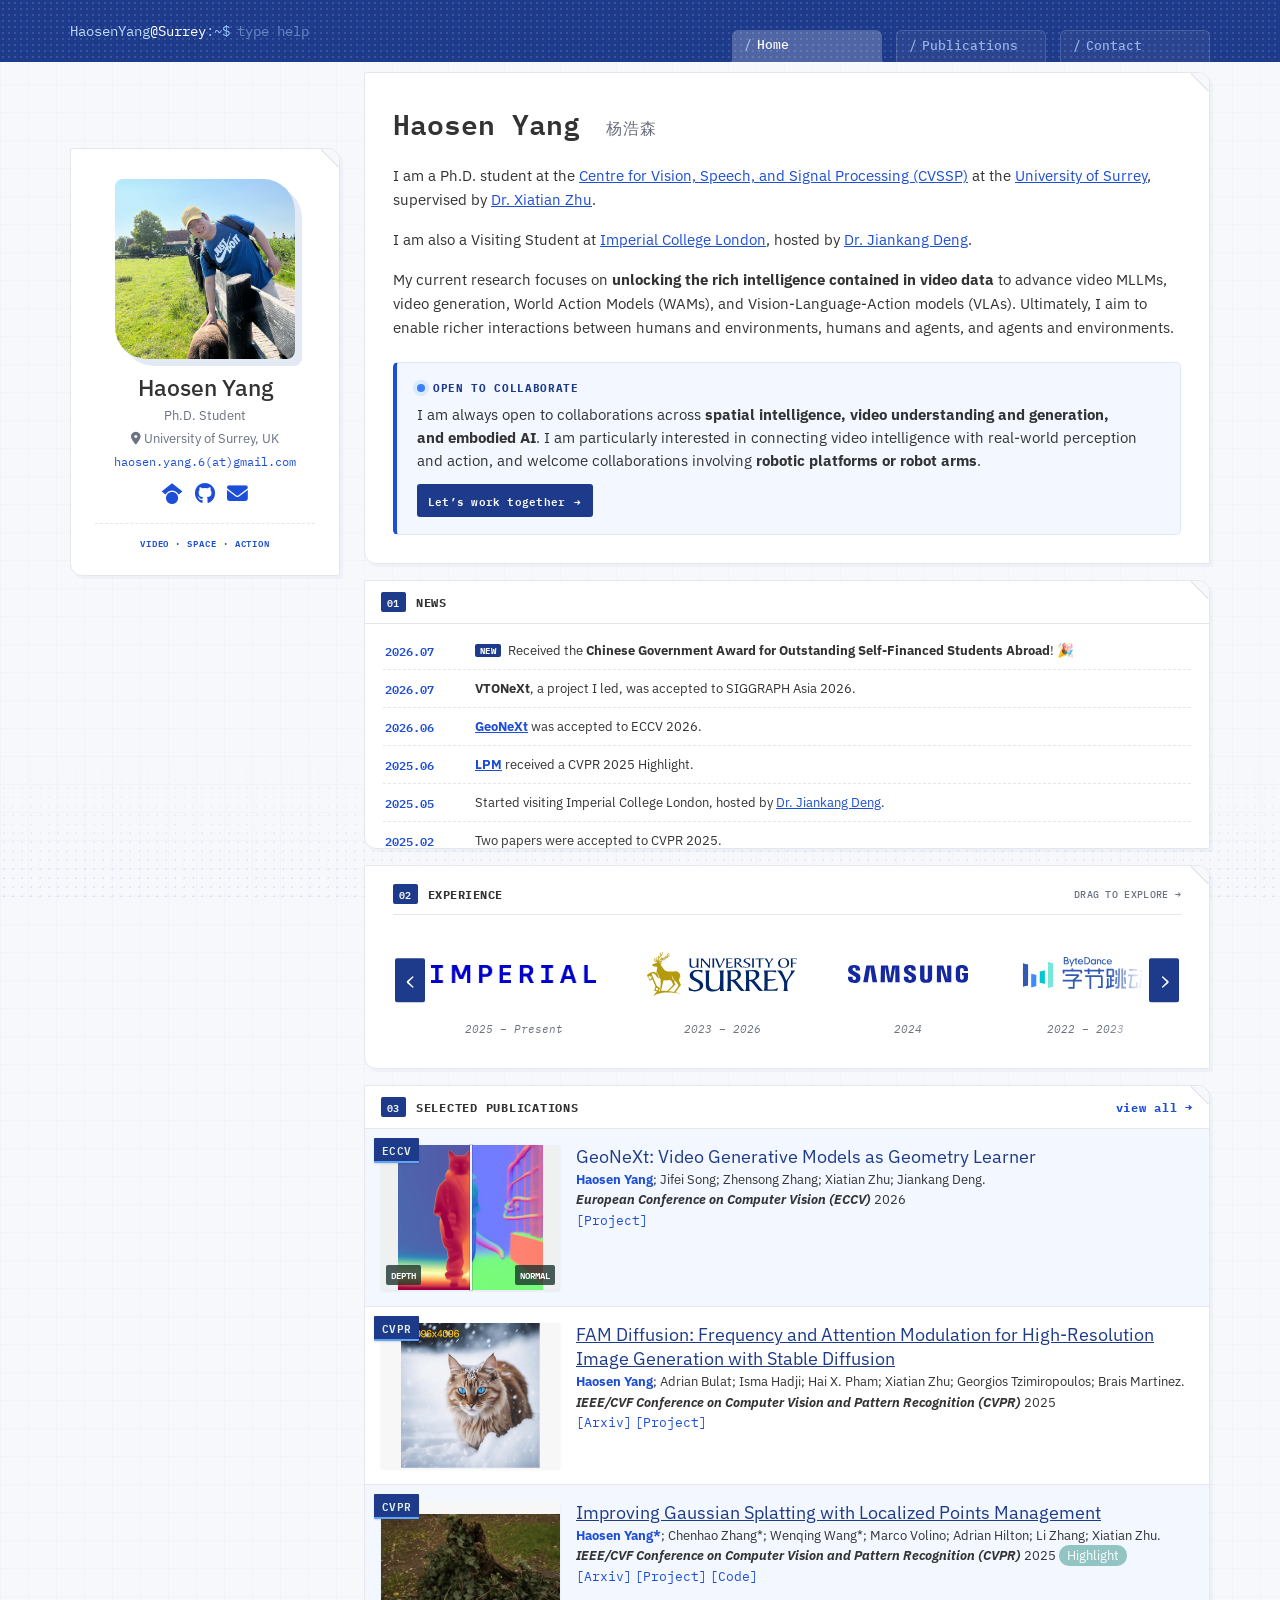
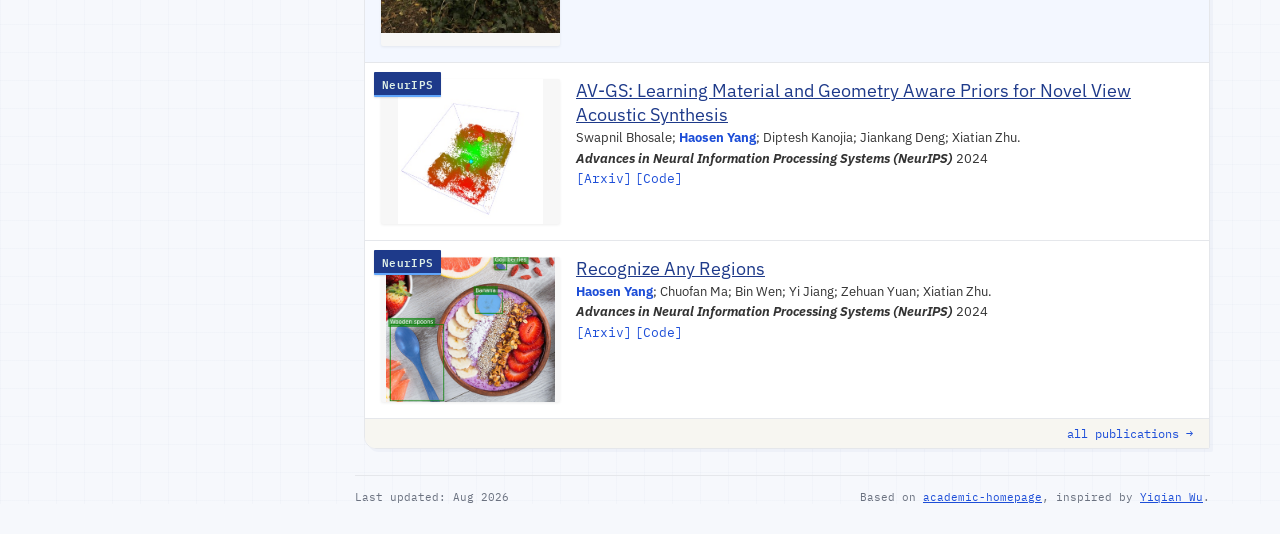
==== commit ad7e6cbe: "Add GeoNeXt project placeholder" ====
--- a/index.html
+++ b/index.html
@@ -113,6 +113,7 @@
             <h4>GeoNeXt: Video Generative Models as Geometry Learner</h4>
             <p class="authors"><strong>Haosen Yang</strong>; Jifei Song; Zhensong Zhang; Xiatian Zhu; Jiankang Deng.</p>
             <p><em><strong>European Conference on Computer Vision (ECCV)</strong></em> 2026</p>
+            <p class="pub-links"><a href="projects/GeoNeXt/">[Project]</a></p>
           </div>
         </article>
 
@@ -171,7 +172,7 @@
     const terminalOutput = document.querySelector('#terminal-output');
     const terminalPrompt = document.querySelector('.terminal-prompt');
     const terminalCommands = {
-      help: '<strong>available commands</strong><br>about · research · papers · news · contact · whoami · <strong>climb</strong> · <strong>world</strong> · clear',
+      help: '<strong>available commands</strong><br>about · research · papers · news · contact · whoami · <strong>play</strong> · clear',
       about: 'Ph.D. student exploring intelligence hidden in video.',
       research: 'video MLLMs · generation · WAMs · VLAs',
       whoami: 'visitor, collaborator, or future co-author? 👀',
@@ -181,6 +182,23 @@
     const showTerminalOutput = (html) => {
       terminalOutput.innerHTML = html;
       terminalOutput.classList.add('show');
+    };
+    const GAME_API_URL = 'https://aqclijdevqjmkiznmbcs.supabase.co/functions/v1/game-leaderboard';
+    const GAME_API_KEY = 'sb_publishable_rg37eqtdZ8HoRsp-7Ip4cA_vtwt-dIe';
+    const getGamePlayerToken = () => {
+      const storageKey = 'haosen-game-player-token';
+      let token = window.localStorage.getItem(storageKey);
+      if (!token) { token = crypto.randomUUID(); window.localStorage.setItem(storageKey, token); }
+      return token;
+    };
+    const gameApiRequest = async (payload) => {
+      const response = await fetch(GAME_API_URL, {
+        method: 'POST',
+        headers: { 'Content-Type': 'application/json', apikey: GAME_API_KEY },
+        body: JSON.stringify({ ...payload, player_token: getGamePlayerToken() })
+      });
+      if (!response.ok) throw new Error('leaderboard unavailable');
+      return response.json();
     };
     const recordSummit = async (hint) => {
       const storageKey = 'haosen-climbing-summit-rank';
@@ -203,22 +221,17 @@
       }
     };
     const registerGamePlayer = async (game, node) => {
-      const storageKey = `haosen-${game}-player-rank`;
       const noun = game === 'climb' ? 'climber' : 'agent';
       try {
-        const savedRank = window.localStorage.getItem(storageKey);
-        if (savedRank && Number(savedRank) > 0) { node.innerHTML = `You are ${noun} <strong>#${savedRank}</strong> to play`; return; }
-        if (savedRank) window.localStorage.removeItem(storageKey);
         node.textContent = 'registering player…';
-        const response = await fetch(`https://counterapi.com/api/happy-hsy.github.io/gameStarted/${game}`);
-        if (!response.ok) throw new Error('counter unavailable');
-        const result = await response.json();
-        const rank = Math.max(1, Number(result.value));
+        const result = await gameApiRequest({ action: 'register', game });
+        const rank = Number(result.player_number);
         if (!Number.isFinite(rank)) throw new Error('invalid counter');
-        window.localStorage.setItem(storageKey, String(rank));
         node.innerHTML = `You are ${noun} <strong>#${rank}</strong> to play`;
+        return rank;
       } catch (error) {
         node.textContent = game === 'climb' ? 'climbing session' : 'world-model session';
+        return null;
       }
     };
     const startClimbingGame = () => {
@@ -389,8 +402,8 @@
     };
     const startWorldGame = () => {
       window.clearInterval(gameTimer);
-      showTerminalOutput('<div class="game-head"><strong>world_model.exe</strong><span><b id="world-score">0</b> pts · <b id="world-combo">x1</b> · <b id="world-time">30</b>s</span><button class="game-expand" type="button" aria-label="Enlarge game">⛶</button></div><div class="game-player-rank">registering player…</div><div class="health-row"><span>HP</span><div class="health-track"><i id="health-fill"></i></div><b id="health-value">100</b></div><canvas class="climb-canvas world-canvas" width="310" height="220" tabindex="0" aria-label="World model shooting game"></canvas><div class="conference-stats"><span>CVPR <b data-conf="CVPR">0</b></span><span>ICCV <b data-conf="ICCV">0</b></span><span>ECCV <b data-conf="ECCV">0</b></span><span>NeurIPS <b data-conf="NeurIPS">0</b></span><span>ICLR <b data-conf="ICLR">0</b></span><span>ICML <b data-conf="ICML">0</b></span></div><div class="climb-controls"><button type="button" data-move="left">←</button><button class="jump-button" type="button" data-move="fire">FIRE</button><button type="button" data-move="right">→</button></div><div class="game-hint">Move: A D / ← → · Fire: Space</div>');
-      registerGamePlayer('world', terminalOutput.querySelector('.game-player-rank'));
+      showTerminalOutput('<div class="game-head"><strong>world_model.exe</strong><span><b id="world-score">0</b> pts · <b id="world-combo">x1</b> · <b id="world-time">30</b>s</span><button class="game-expand" type="button" aria-label="Enlarge game">⛶</button></div><div class="game-player-rank">registering player…</div><div class="health-row"><span>HP</span><div class="health-track"><i id="health-fill"></i></div><b id="health-value">100</b></div><canvas class="climb-canvas world-canvas" width="310" height="220" tabindex="0" aria-label="World model shooting game"></canvas><div class="conference-stats"><span>CVPR <b data-conf="CVPR">0</b></span><span>ICCV <b data-conf="ICCV">0</b></span><span>ECCV <b data-conf="ECCV">0</b></span><span>NeurIPS <b data-conf="NeurIPS">0</b></span><span>ICLR <b data-conf="ICLR">0</b></span><span>ICML <b data-conf="ICML">0</b></span><span class="rare">T-PAMI <b data-conf="T-PAMI">0</b></span><span class="nature">Nature <b data-conf="Nature">0</b></span></div><div class="climb-controls"><button type="button" data-move="left">←</button><button class="jump-button" type="button" data-move="fire">FIRE</button><button type="button" data-move="right">→</button></div><div class="game-hint">Move: A D / ← → · Fire: Space</div>');
+      const playerRegistration = registerGamePlayer('world', terminalOutput.querySelector('.game-player-rank'));
       const canvas = terminalOutput.querySelector('.world-canvas');
       const context = canvas.getContext('2d');
       const scoreNode = terminalOutput.querySelector('#world-score');
@@ -403,10 +416,30 @@
       const controls = { left: false, right: false };
       const bullets = [];
       const targets = [];
-      const labels = ['CVPR', 'ICCV', 'ECCV', 'NeurIPS', 'ICLR', 'ICML'];
+      const labels = ['CVPR', 'ICCV', 'ECCV', 'NeurIPS', 'ICLR', 'ICML', 'T-PAMI', 'Nature'];
+      const targetPool = [...Array(10).fill('CVPR'), ...Array(10).fill('ICCV'), ...Array(10).fill('ECCV'), ...Array(10).fill('NeurIPS'), ...Array(10).fill('ICLR'), ...Array(10).fill('ICML'), ...Array(3).fill('T-PAMI'), 'Nature'];
       const conferenceHits = Object.fromEntries(labels.map((label) => [label, 0]));
       let score = 0, combo = 1, health = 100, lastSpawn = 0, lastShot = 0, ended = false;
       const startTime = performance.now();
+      const submitCurrentWorldScore = () => gameApiRequest({
+        action: 'submit_world_score', score,
+        cvpr: conferenceHits.CVPR, iccv: conferenceHits.ICCV, eccv: conferenceHits.ECCV,
+        neurips: conferenceHits.NeurIPS, iclr: conferenceHits.ICLR, icml: conferenceHits.ICML,
+        nature: conferenceHits.Nature, tpami: conferenceHits['T-PAMI']
+      });
+      const finishWorldGame = async () => {
+        if (ended) return;
+        ended = true;
+        window.clearInterval(gameTimer);
+        hint.textContent = 'Saving your papers and calculating global rank…';
+        try {
+          const playerNumber = await playerRegistration;
+          const result = await submitCurrentWorldScore();
+          hint.innerHTML = `Player <strong>#${playerNumber || '?'}</strong> · paper rank <strong>#${result.rank}</strong> of ${result.ranked_players} finishers · top <strong>${result.top_percent}%</strong> (${result.total_players} players)`;
+        } catch (error) {
+          hint.innerHTML = `Final: CVPR ${conferenceHits.CVPR} · ICCV ${conferenceHits.ICCV} · ECCV ${conferenceHits.ECCV} · NeurIPS ${conferenceHits.NeurIPS} · ICLR ${conferenceHits.ICLR} · ICML ${conferenceHits.ICML} · T-PAMI ${conferenceHits['T-PAMI']} · Nature ${conferenceHits.Nature}`;
+        }
+      };
       const fire = () => {
         const now = performance.now();
         if (ended || now - lastShot < 190) return;
@@ -437,10 +470,10 @@
         const now = performance.now();
         const remaining = Math.max(0, 30 - Math.floor((now - startTime) / 1000));
         timeNode.textContent = remaining;
-        if (remaining <= 0 || health <= 0) { ended = true; window.clearInterval(gameTimer); hint.innerHTML = `Final: CVPR ${conferenceHits.CVPR} · ICCV ${conferenceHits.ICCV} · ECCV ${conferenceHits.ECCV} · NeurIPS ${conferenceHits.NeurIPS} · ICLR ${conferenceHits.ICLR} · ICML ${conferenceHits.ICML}`; return; }
+        if (remaining <= 0 || health <= 0) { finishWorldGame(); return; }
         if (now - lastSpawn > Math.max(390, 820 - score * 2)) {
           lastSpawn = now;
-          targets.push({ x: 12 + Math.random() * 246, y: -18, width: 46, height: 18, speed: 1 + Math.random() * .75, label: labels[Math.floor(Math.random() * labels.length)], phase: Math.random() * 6 });
+          targets.push({ x: 12 + Math.random() * 246, y: -18, width: 46, height: 18, speed: 1 + Math.random() * .75, label: targetPool[Math.floor(Math.random() * targetPool.length)], phase: Math.random() * 6 });
         }
         if (controls.left) player.vx -= .3; if (controls.right) player.vx += .3;
         player.vx *= .86; player.vx = Math.max(-3.1, Math.min(3.1, player.vx)); player.x = Math.max(0, Math.min(310 - player.width, player.x + player.vx));
@@ -452,7 +485,16 @@
           for (let j = bullets.length - 1; j >= 0; j -= 1) {
             const bullet = bullets[j];
             if (bullet.x < target.x + target.width && bullet.x + bullet.width > target.x && bullet.y < target.y + target.height && bullet.y + bullet.height > target.y) {
-              bullets.splice(j, 1); targets.splice(i, 1); score += 10 * combo; combo = Math.min(5, combo + 1); conferenceHits[target.label] += 1; terminalOutput.querySelector(`[data-conf="${target.label}"]`).textContent = conferenceHits[target.label]; hit = true; break;
+              bullets.splice(j, 1); targets.splice(i, 1); score += 10 * combo; combo = Math.min(5, combo + 1); conferenceHits[target.label] += 1; terminalOutput.querySelector(`[data-conf="${target.label}"]`).textContent = conferenceHits[target.label];
+              if (target.label === 'Nature') {
+                hint.textContent = 'Nature accepted — registering this rare achievement…';
+                terminalOutput.classList.add('nature-celebration');
+                playerRegistration.then(() => submitCurrentWorldScore()).then((result) => {
+                  hint.innerHTML = `🎉 Congratulations! You are the <strong>#${result.nature_winner_number}</strong> player to get Nature!`;
+                  window.setTimeout(() => terminalOutput.classList.remove('nature-celebration'), 2200);
+                }).catch(() => { hint.textContent = '🎉 Congratulations — Nature accepted!'; });
+              }
+              hit = true; break;
             }
           }
           if (!hit && target.y > 220) { targets.splice(i, 1); health = Math.max(0, health - 15); combo = 1; }
@@ -463,7 +505,7 @@
         context.strokeStyle = 'rgba(96,165,250,.1)'; context.lineWidth = 1;
         for (let x = 0; x < 310; x += 20) { context.beginPath(); context.moveTo(x, 0); context.lineTo(x, 220); context.stroke(); }
         for (let y = 0; y < 220; y += 20) { context.beginPath(); context.moveTo(0, y); context.lineTo(310, y); context.stroke(); }
-        targets.forEach((target) => { context.fillStyle = '#1d4ed8'; context.fillRect(target.x, target.y, target.width, target.height); context.strokeStyle = '#93c5fd'; context.strokeRect(target.x, target.y, target.width, target.height); context.fillStyle = '#fff'; context.font = '8px monospace'; context.textAlign = 'center'; context.fillText(target.label, target.x + target.width / 2, target.y + 12); });
+        targets.forEach((target) => { context.fillStyle = target.label === 'Nature' ? '#b7791f' : target.label === 'T-PAMI' ? '#7c3aed' : '#1d4ed8'; context.fillRect(target.x, target.y, target.width, target.height); context.strokeStyle = target.label === 'Nature' ? '#fde68a' : '#93c5fd'; context.strokeRect(target.x, target.y, target.width, target.height); context.fillStyle = '#fff'; context.font = '8px monospace'; context.textAlign = 'center'; context.fillText(target.label, target.x + target.width / 2, target.y + 12); });
         context.fillStyle = '#fbbf24'; bullets.forEach((bullet) => context.fillRect(bullet.x, bullet.y, bullet.width, bullet.height));
         context.fillStyle = '#60a5fa'; context.beginPath(); context.moveTo(player.x, player.y + player.height); context.lineTo(player.x + player.width / 2, player.y); context.lineTo(player.x + player.width, player.y + player.height); context.closePath(); context.fill();
         context.fillStyle = '#bfdbfe'; context.fillRect(player.x + player.width / 2 - 2, player.y - 4, 4, 8);
@@ -477,9 +519,7 @@
       if (!command) return;
       window.clearInterval(gameTimer);
       if (command === 'clear') { window.clearInterval(gameTimer); terminalOutput.classList.remove('show'); return; }
-      if (command === 'play' || command === 'game' || command === 'climb') {
-        startClimbingGame();
-      } else if (command === 'world' || command === 'shoot') {
+      if (command === 'play' || command === 'world' || command === 'shoot') {
         startWorldGame();
       } else if (command === 'coffee') {
         showTerminalOutput('☕ compiling ideas…<br><span class="terminal-secret">done: one paper idea generated.</span>');
--- a/stylesheet.css
+++ b/stylesheet.css
@@ -265,5 +265,5 @@
 .game-expand{width:24px;height:22px;padding:0;color:#bfdbfe;background:rgba(255,255,255,.08);border:1px solid rgba(191,219,254,.28);border-radius:3px;font:600 .8rem var(--mono);cursor:pointer}.game-expand:hover{color:#fff;background:#1d4ed8}.terminal-output.game-expanded{position:fixed;top:50%;left:50%;width:min(680px,calc(100vw - 40px));max-height:calc(100vh - 40px);overflow:auto;padding:18px;transform:translate(-50%,-50%);border:2px solid #60a5fa;border-radius:8px;box-shadow:0 0 0 100vmax rgba(3,10,30,.72),0 24px 70px rgba(0,0,0,.45)}.terminal-output.game-expanded .climb-canvas{max-height:calc(100vh - 175px)}.terminal-output.game-expanded .game-head{font-size:.9rem}.terminal-output.game-expanded .climb-controls button{height:38px}
 .game-head{display:flex;justify-content:space-between;gap:14px;margin-bottom:8px}.game-head span{color:#93c5fd;white-space:nowrap}.game-arena{position:relative;height:190px;overflow:hidden;border:1px solid rgba(147,197,253,.2);border-radius:3px}.climb-arena{background:radial-gradient(ellipse at 15% 20%,rgba(96,165,250,.14) 0 2px,transparent 3px),radial-gradient(ellipse at 70% 55%,rgba(191,219,254,.1) 0 3px,transparent 4px),linear-gradient(115deg,#0b1d50,#142d6a 52%,#091944);background-size:31px 27px,43px 38px,auto}.climb-hold{position:absolute;left:var(--x);top:var(--y);width:25px;height:12px;padding:0;transform:translate(-50%,-50%) rotate(-8deg);background:#60a5fa;border:2px solid #bfdbfe;border-radius:60% 35% 55% 40%;box-shadow:0 3px 0 #1d4ed8,0 0 8px rgba(96,165,250,.35);cursor:pointer;transition:.18s ease}.climb-hold:nth-of-type(3n){background:#fbbf24;border-color:#fde68a}.climb-hold:nth-of-type(3n+1){background:#f472b6;border-color:#fbcfe8}.climb-hold:hover{filter:brightness(1.3);transform:translate(-50%,-50%) scale(1.18) rotate(4deg)}.climb-hold.reached{background:#86efac;border-color:#dcfce7;box-shadow:0 0 10px rgba(134,239,172,.75)}.climb-hold:disabled{cursor:default}.climber{position:absolute;z-index:3;left:var(--x);top:var(--y);font-size:24px;line-height:1;transform:translate(-50%,-76%);filter:drop-shadow(0 2px 2px rgba(0,0,0,.45));pointer-events:none;transition:left .42s ease,top .42s ease}.summit-flag{position:absolute;z-index:2;top:1px;left:50%;color:#fbbf24;font-size:21px;opacity:.5;transform:translateX(-50%)}.climb-arena.summit .summit-flag{opacity:1;animation:flag-pop .55s ease both}.climb-arena.summit:after{content:"✦  ·  ✧  ·  ✦";position:absolute;inset:8px 0 auto;text-align:center;color:#fde68a;font-size:18px;animation:flag-pop .7s ease both}.climb-arena.shake{animation:wall-shake .24s linear}.game-hint{margin-top:7px;color:#93c5fd}.terminal-secret{color:#93c5fd}.terminal-email-link{color:#bfdbfe;text-decoration:underline;text-underline-offset:3px}@keyframes wall-shake{25%{transform:translateX(-3px)}75%{transform:translateX(3px)}}@keyframes flag-pop{from{opacity:0;transform:translateX(-50%) scale(.4)}to{opacity:1;transform:translateX(-50%) scale(1)}}
 .climb-canvas{display:block;width:100%;height:auto;background:#0b1d50;border:1px solid rgba(147,197,253,.24);border-radius:3px;outline:0;touch-action:none}.climb-canvas:focus{border-color:#60a5fa;box-shadow:0 0 0 2px rgba(96,165,250,.18)}.climb-controls{display:grid;grid-template-columns:43px 1fr 43px;align-items:center;gap:8px;margin-top:7px;text-align:center;color:#7299d6;font-size:.66rem}.climb-controls button{height:30px;padding:0;color:#fff;background:#1d4ed8;border:1px solid #60a5fa;border-radius:3px;font:700 1rem var(--mono);cursor:pointer;touch-action:none;user-select:none}.climb-controls .jump-button{font-size:.7rem;letter-spacing:.08em;background:#b45309;border-color:#fbbf24}.climb-controls button:active{background:#60a5fa;transform:translateY(1px)}
-.conference-stats{display:grid;grid-template-columns:repeat(6,1fr);gap:3px;margin-top:6px}.conference-stats span{padding:3px 1px;color:#93c5fd;background:rgba(96,165,250,.08);border:1px solid rgba(147,197,253,.14);border-radius:2px;text-align:center;font:500 .5rem var(--mono)}.conference-stats b{color:#fff;font-size:.6rem}
+.conference-stats{display:grid;grid-template-columns:repeat(4,1fr);gap:3px;margin-top:6px}.conference-stats span{padding:3px 1px;color:#93c5fd;background:rgba(96,165,250,.08);border:1px solid rgba(147,197,253,.14);border-radius:2px;text-align:center;font:500 .5rem var(--mono)}.conference-stats b{color:#fff;font-size:.6rem}.conference-stats .rare{color:#c4b5fd;border-color:rgba(167,139,250,.35)}.conference-stats .nature{color:#fde68a;background:rgba(245,158,11,.11);border-color:rgba(253,230,138,.4)}.terminal-output.nature-celebration{animation:nature-glow .65s ease-in-out 3}.terminal-output.nature-celebration .game-hint{color:#fde68a;font-weight:600}@keyframes nature-glow{50%{border-color:#fbbf24;box-shadow:0 0 0 2px rgba(251,191,36,.3),0 12px 35px rgba(245,158,11,.32)}}
 @media(max-width:760px){.terminal{min-width:0;flex:1}.terminal-input{width:76px}.terminal-output{top:44px;width:min(340px,calc(100vw - 30px))}}
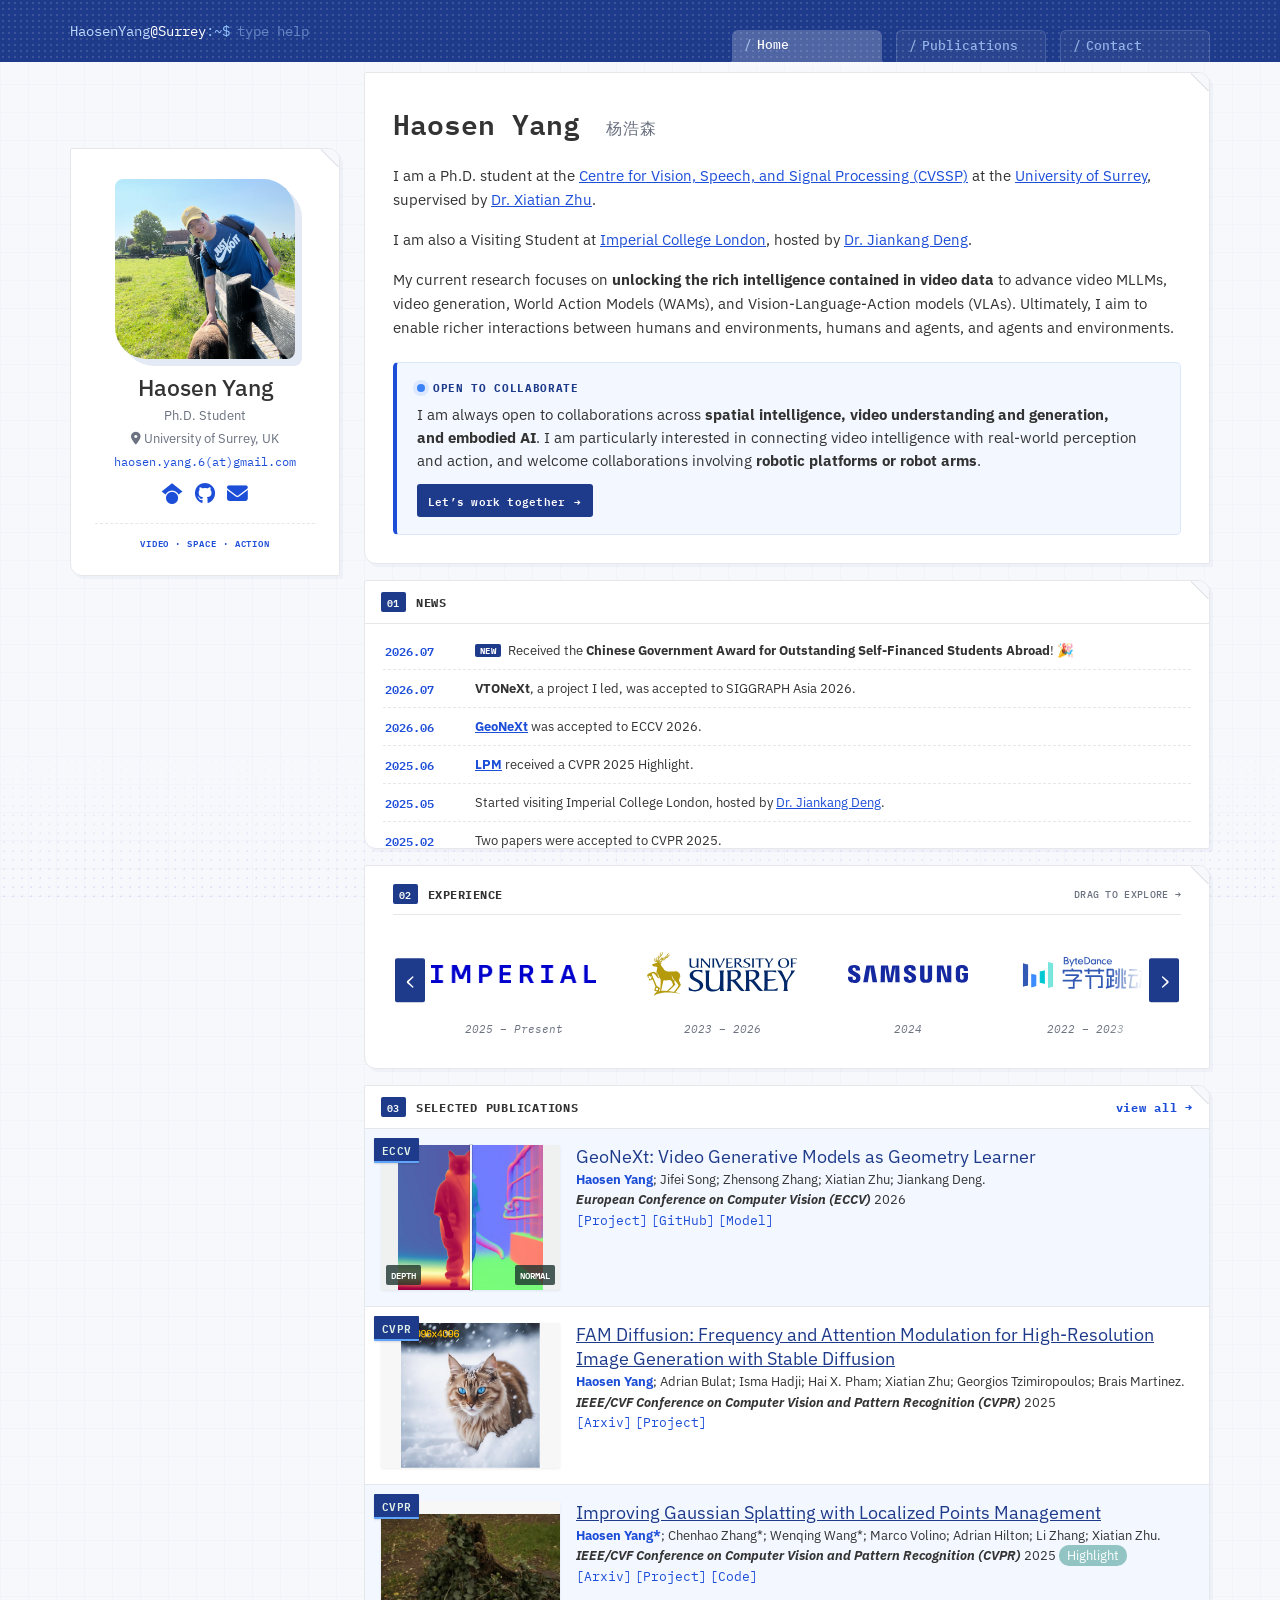
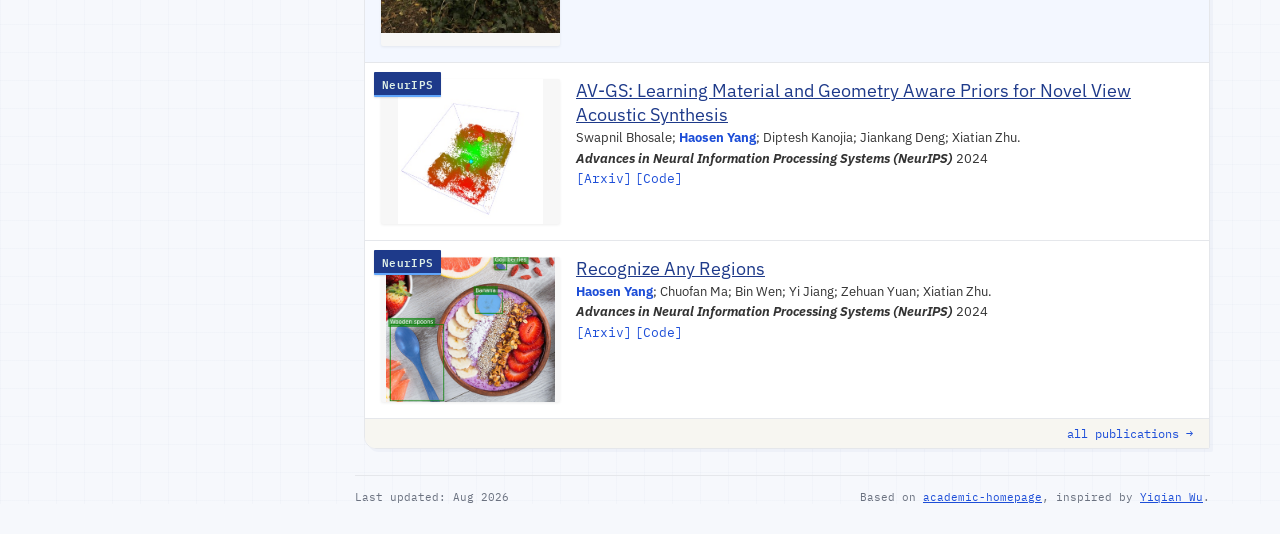
==== commit a209cb5c: "Publish GeoNeXt project page and resources" ====
--- a/index.html
+++ b/index.html
@@ -113,7 +113,7 @@
             <h4>GeoNeXt: Video Generative Models as Geometry Learner</h4>
             <p class="authors"><strong>Haosen Yang</strong>; Jifei Song; Zhensong Zhang; Xiatian Zhu; Jiankang Deng.</p>
             <p><em><strong>European Conference on Computer Vision (ECCV)</strong></em> 2026</p>
-            <p class="pub-links"><a href="projects/GeoNeXt/">[Project]</a></p>
+            <p class="pub-links"><a href="projects/GeoNeXt/">[Project]</a> <a href="https://github.com/Creative-Intelligence-Studio/GeoNeXt" target="_blank" rel="noreferrer">[GitHub]</a> <a href="https://huggingface.co/happy0612/GeoNeXt" target="_blank" rel="noreferrer">[Model]</a></p>
           </div>
         </article>
 
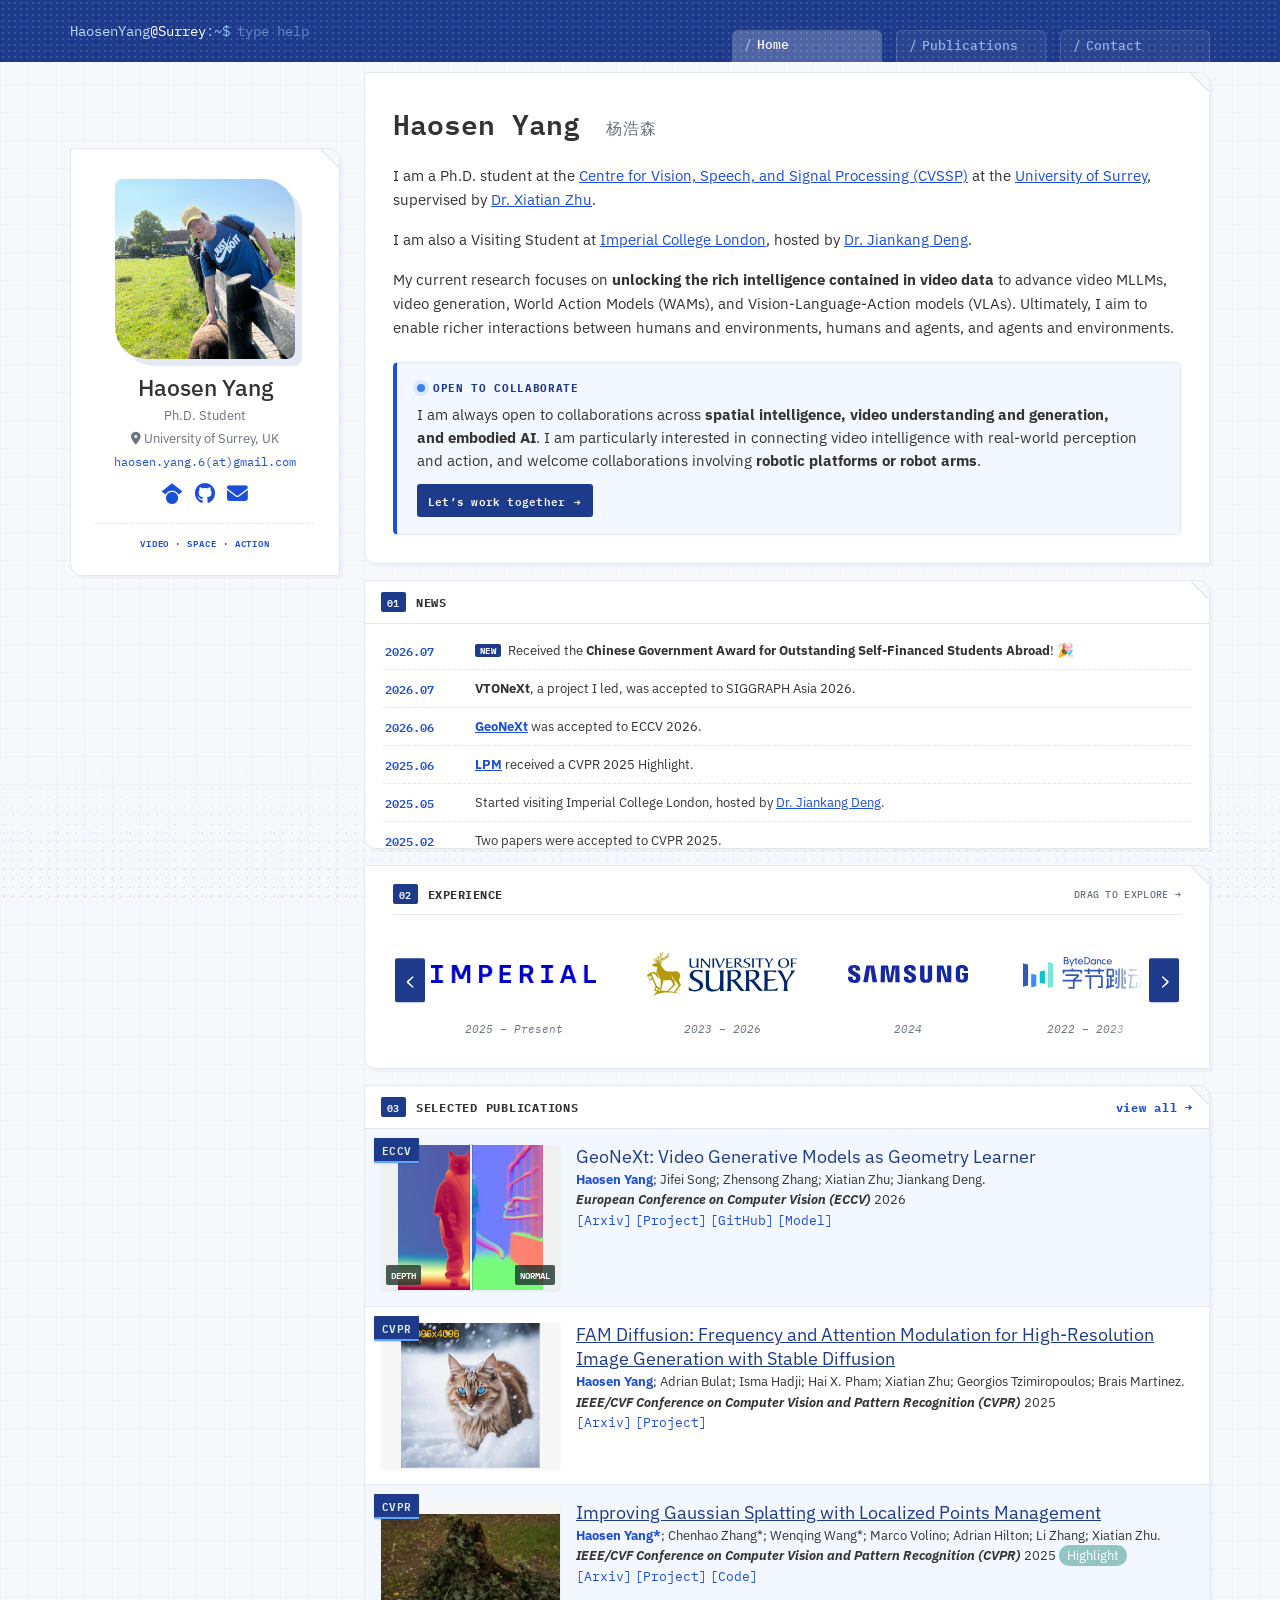
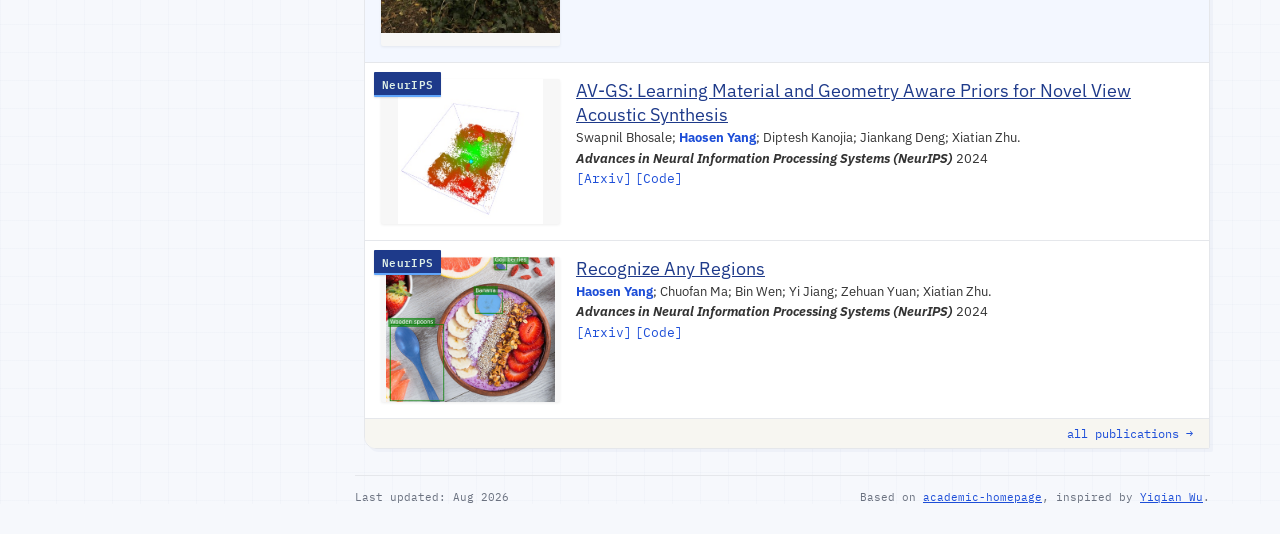
==== commit 7adcee27: "Add GeoNeXt arXiv paper link" ====
--- a/index.html
+++ b/index.html
@@ -113,7 +113,7 @@
             <h4>GeoNeXt: Video Generative Models as Geometry Learner</h4>
             <p class="authors"><strong>Haosen Yang</strong>; Jifei Song; Zhensong Zhang; Xiatian Zhu; Jiankang Deng.</p>
             <p><em><strong>European Conference on Computer Vision (ECCV)</strong></em> 2026</p>
-            <p class="pub-links"><a href="projects/GeoNeXt/">[Project]</a> <a href="https://github.com/Creative-Intelligence-Studio/GeoNeXt" target="_blank" rel="noreferrer">[GitHub]</a> <a href="https://huggingface.co/happy0612/GeoNeXt" target="_blank" rel="noreferrer">[Model]</a></p>
+            <p class="pub-links"><a href="https://arxiv.org/pdf/2608.28549" target="_blank" rel="noreferrer">[Arxiv]</a> <a href="projects/GeoNeXt/">[Project]</a> <a href="https://github.com/Creative-Intelligence-Studio/GeoNeXt" target="_blank" rel="noreferrer">[GitHub]</a> <a href="https://huggingface.co/happy0612/GeoNeXt" target="_blank" rel="noreferrer">[Model]</a></p>
           </div>
         </article>
 
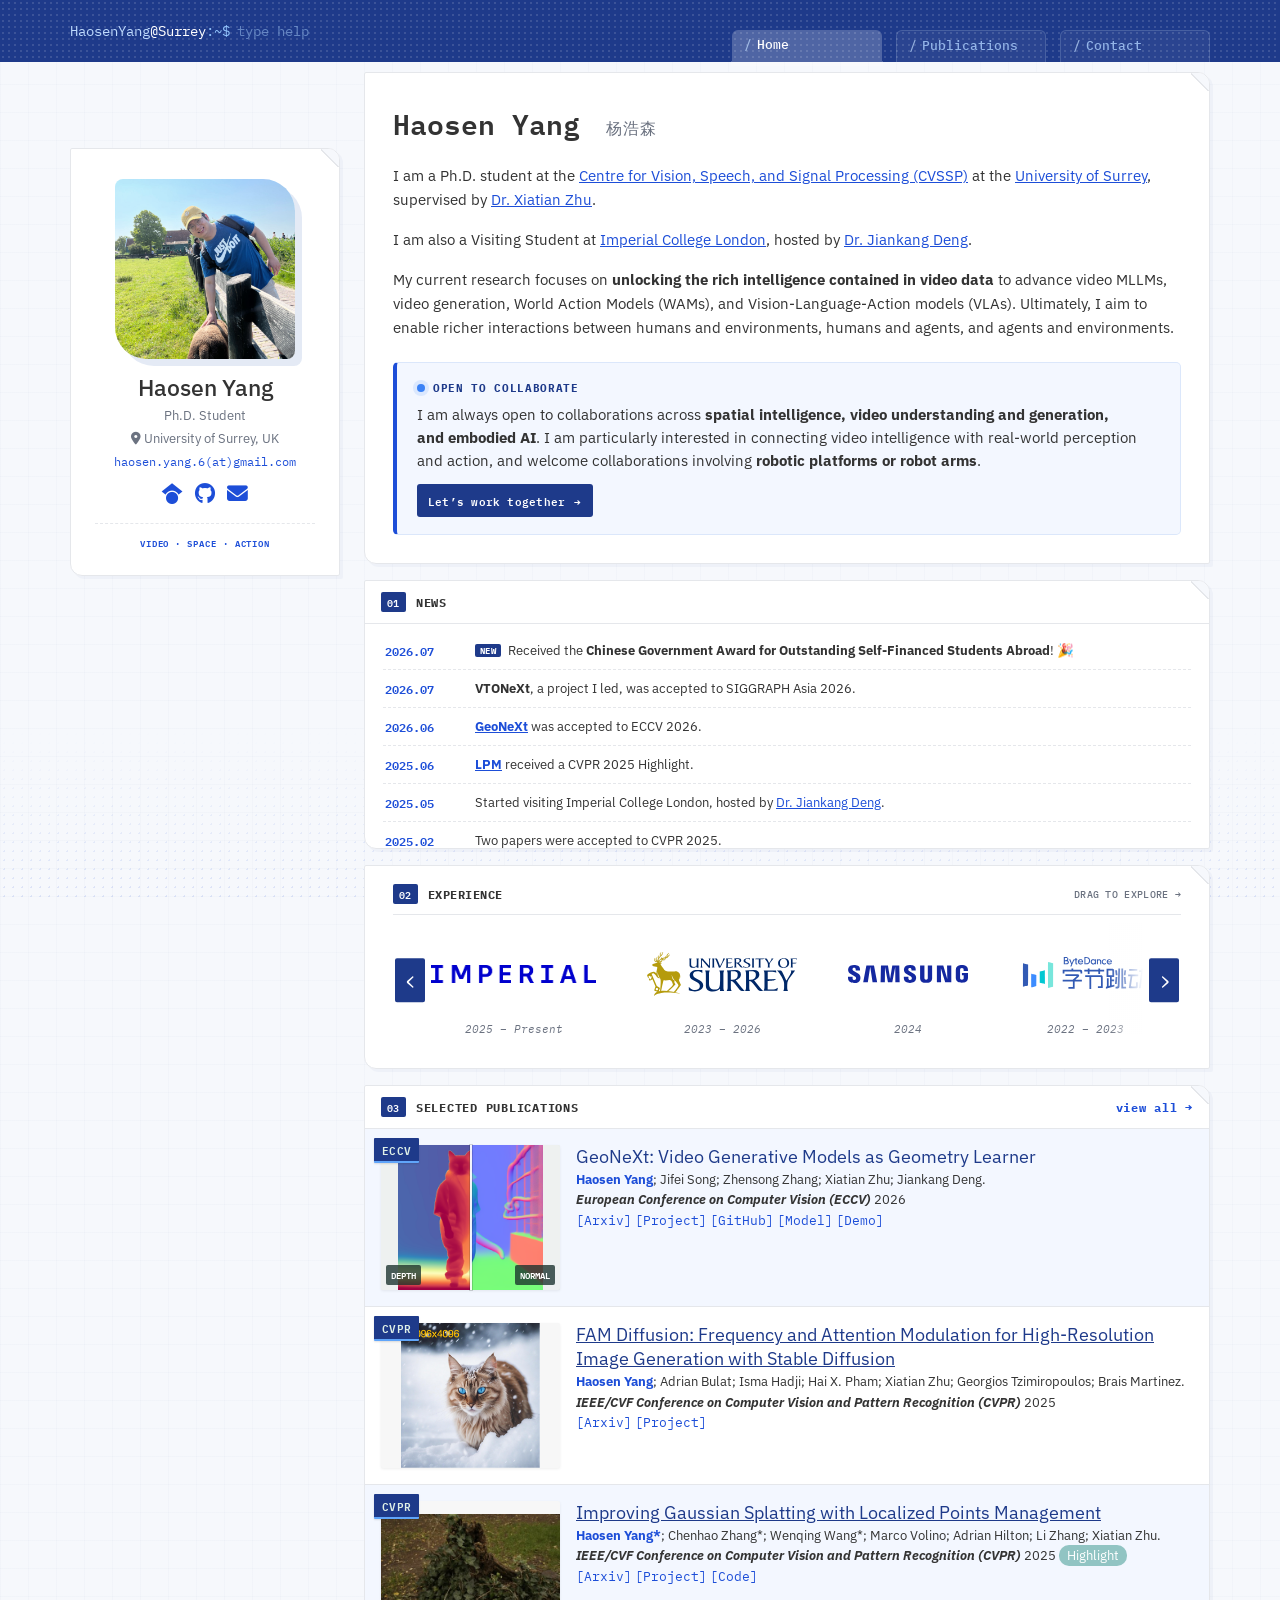
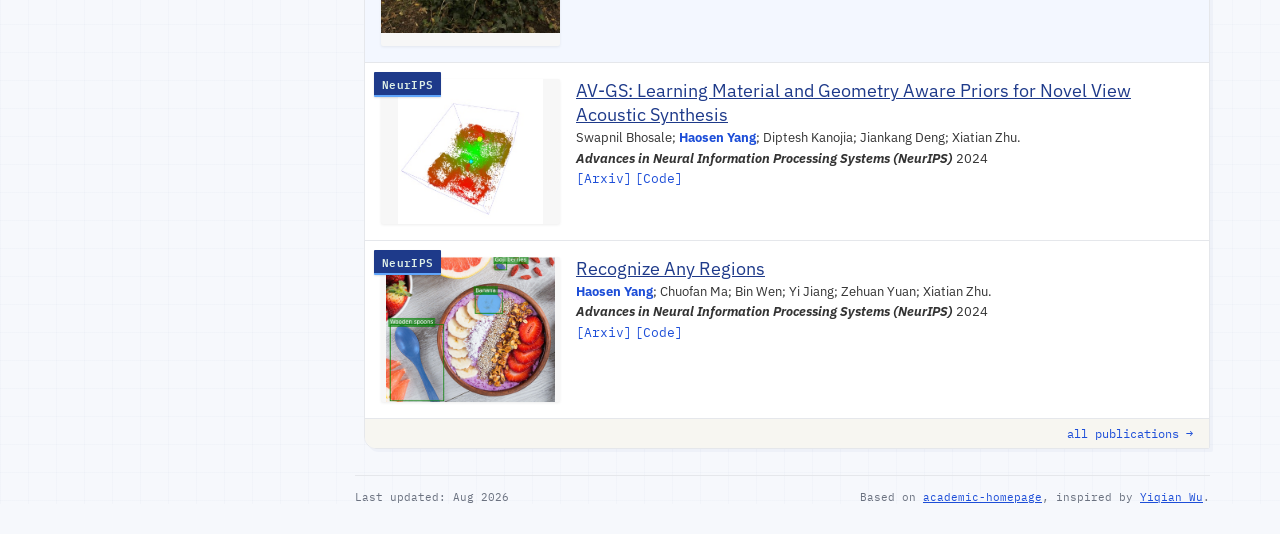
==== commit fe20e5d4: "Add GeoNeXt Hugging Face demo links" ====
--- a/index.html
+++ b/index.html
@@ -113,7 +113,7 @@
             <h4>GeoNeXt: Video Generative Models as Geometry Learner</h4>
             <p class="authors"><strong>Haosen Yang</strong>; Jifei Song; Zhensong Zhang; Xiatian Zhu; Jiankang Deng.</p>
             <p><em><strong>European Conference on Computer Vision (ECCV)</strong></em> 2026</p>
-            <p class="pub-links"><a href="https://arxiv.org/pdf/2608.28549" target="_blank" rel="noreferrer">[Arxiv]</a> <a href="projects/GeoNeXt/">[Project]</a> <a href="https://github.com/Creative-Intelligence-Studio/GeoNeXt" target="_blank" rel="noreferrer">[GitHub]</a> <a href="https://huggingface.co/happy0612/GeoNeXt" target="_blank" rel="noreferrer">[Model]</a></p>
+            <p class="pub-links"><a href="https://arxiv.org/pdf/2608.28549" target="_blank" rel="noreferrer">[Arxiv]</a> <a href="projects/GeoNeXt/">[Project]</a> <a href="https://github.com/Creative-Intelligence-Studio/GeoNeXt" target="_blank" rel="noreferrer">[GitHub]</a> <a href="https://huggingface.co/happy0612/GeoNeXt" target="_blank" rel="noreferrer">[Model]</a> <a href="https://huggingface.co/spaces/happy0612/GeoNeXt" target="_blank" rel="noreferrer">[Demo]</a></p>
           </div>
         </article>
 
